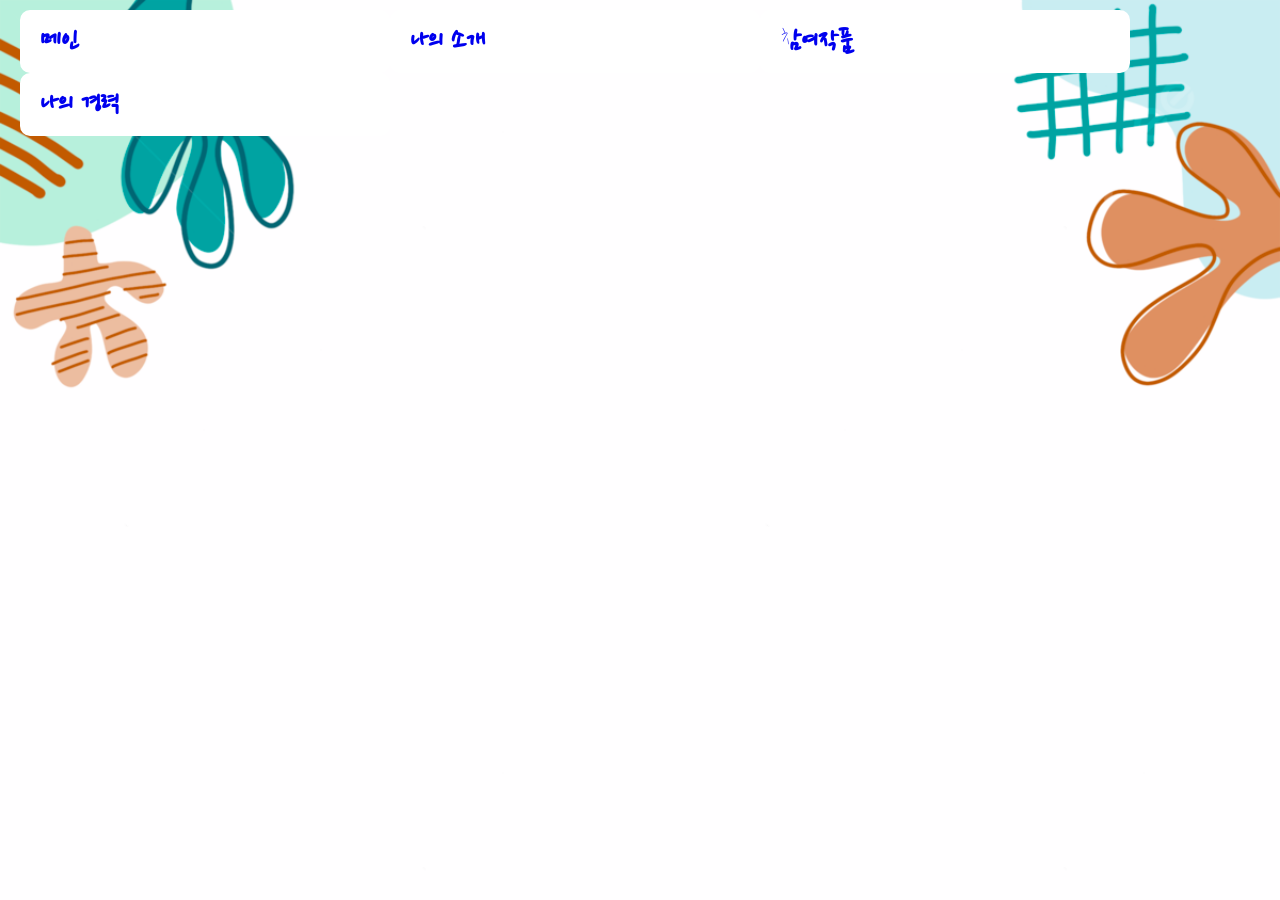
==== index.html @ 3b3e697b "Add files via upload" ====
<!doctype html><html lang="en"><head><meta charset="utf-8"/><link rel="icon" href="/favicon.ico"/><meta name="viewport" content="width=device-width,initial-scale=1"/><meta name="theme-color" content="#000000"/><meta name="description" content="Web site created using create-react-app"/><link rel="apple-touch-icon" href="/logo192.png"/><link rel="manifest" href="/manifest.json"/><title>React App</title><script defer="defer" src="/static/js/main.31a58536.js"></script><link href="/static/css/main.a6aaf7f0.css" rel="stylesheet"></head><body><noscript>You need to enable JavaScript to run this app.</noscript><div id="root"></div></body></html>
---- static/css/main.a6aaf7f0.css ----
@import url(https://fonts.googleapis.com/css2?family=Song+Myung&display=swap);@import url(https://fonts.googleapis.com/css2?family=Nanum+Gothic:wght@700&display=swap);@import url(https://fonts.googleapis.com/css2?family=Nanum+Pen+Script&display=swap);body{-webkit-font-smoothing:antialiased;-moz-osx-font-smoothing:grayscale;font-family:-apple-system,BlinkMacSystemFont,Segoe UI,Roboto,Oxygen,Ubuntu,Cantarell,Fira Sans,Droid Sans,Helvetica Neue,sans-serif;margin:0}code{font-family:source-code-pro,Menlo,Monaco,Consolas,Courier New,monospace}body{background-attachment:fixed;background-image:url(/static/media/background.3fd6cee209ded2a17541.jpg);background-size:cover;font-family:Nanum Pen Script;font-size:1.5em;font-weight:bolder;line-height:1.5;margin:0 auto;padding:0}header{font-size:2em;margin-bottom:10px}#index,header{text-align:center}#index{font-size:4em;margin-bottom:350px;margin-left:100px;margin-top:300px}.container{display:grid}nav{font-size:1.2em;left:10px;padding:10px;position:fixed;top:0;z-index:1000}main,nav{font-family:Nanum Pen Script}main{font-size:1em;margin-left:20px;margin-top:90px}a:link,a:visited{background-color:#fff;border-color:#000;border-radius:10px;display:inline-block;font-size:1em;padding:10px 20px;text-decoration:none;width:330px}a:active,a:hover,button{background-color:gray;color:#fff}button{cursor:pointer;font-family:Nanum Pen Script;font-size:1.5em;margin-left:30px;margin-top:100px;padding:10px 20px;transition-duration:1s}button:hover{background-color:green;color:#fff}.dropdown{display:inline-block;font-family:Nanum Pen Script;position:relative}.dropdown-content{background-color:#f9f9f9;box-shadow:0 8px 16px 0 rgba(0,0,0,.2);display:none;min-width:160px;position:absolute;z-index:1}.dropdown:hover .dropdown-content{display:block}h2{font-family:Arial,sans-serif;font-size:50px}.selfIntro{align-items:center;background-color:#f8f8f8;border:1px solid #ccc;display:flex;justify-content:space-between;margin:20px;padding:20px}.selfIntro,img{border-radius:8px}img{height:auto;margin-top:10px;max-width:100%}table{border-collapse:collapse;margin-top:20px;width:100%}table,td,th{border:1px solid #ddd}td,th{padding:12px;text-align:left}th{background-color:#f2f2f2}h3{color:blue}.division{margin-left:100px}p{border:7px dashed blue}#selfIntro .image-container{align-items:center;display:flex;justify-content:flex-end}#selfIntro img{border-radius:8px;height:auto;margin-right:30px;width:200px}hr{border:2px solid green;margin:20px 0}.project{height:320px;width:480px}fieldset{font-size:1.5em;margin-left:50px;width:1500px}.contest{height:240px;width:120px}.project-container{text-align:center}.project-slide{display:flex;transition:-webkit-transform .5s ease-in-out;transition:transform .5s ease-in-out;transition:transform .5s ease-in-out,-webkit-transform .5s ease-in-out}.project-content{box-sizing:border-box;flex:0 0 100%}.project{height:auto;max-width:100%}.button-container{margin-top:10px}.button-container button{cursor:pointer;margin:0 10px}li{list-style:none}.project-content img{height:200px;width:auto}
/*# sourceMappingURL=main.a6aaf7f0.css.map*/
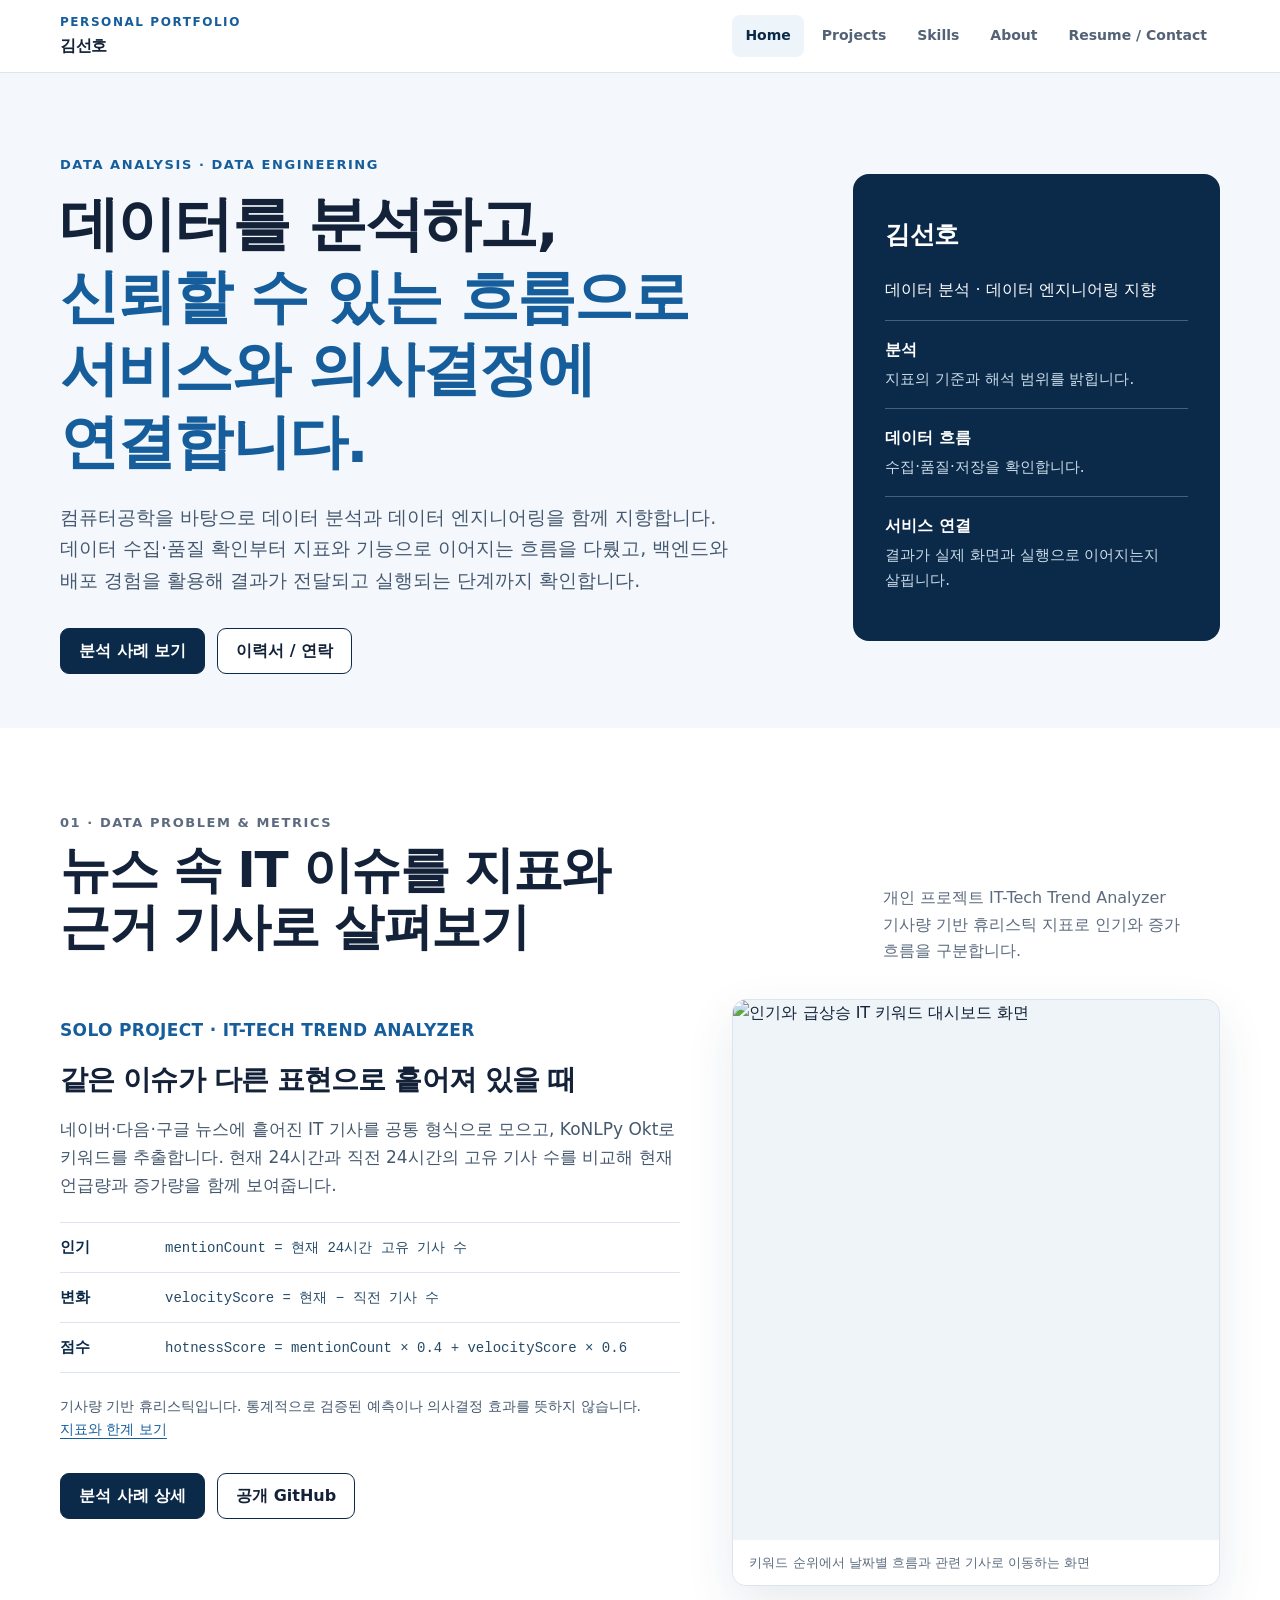
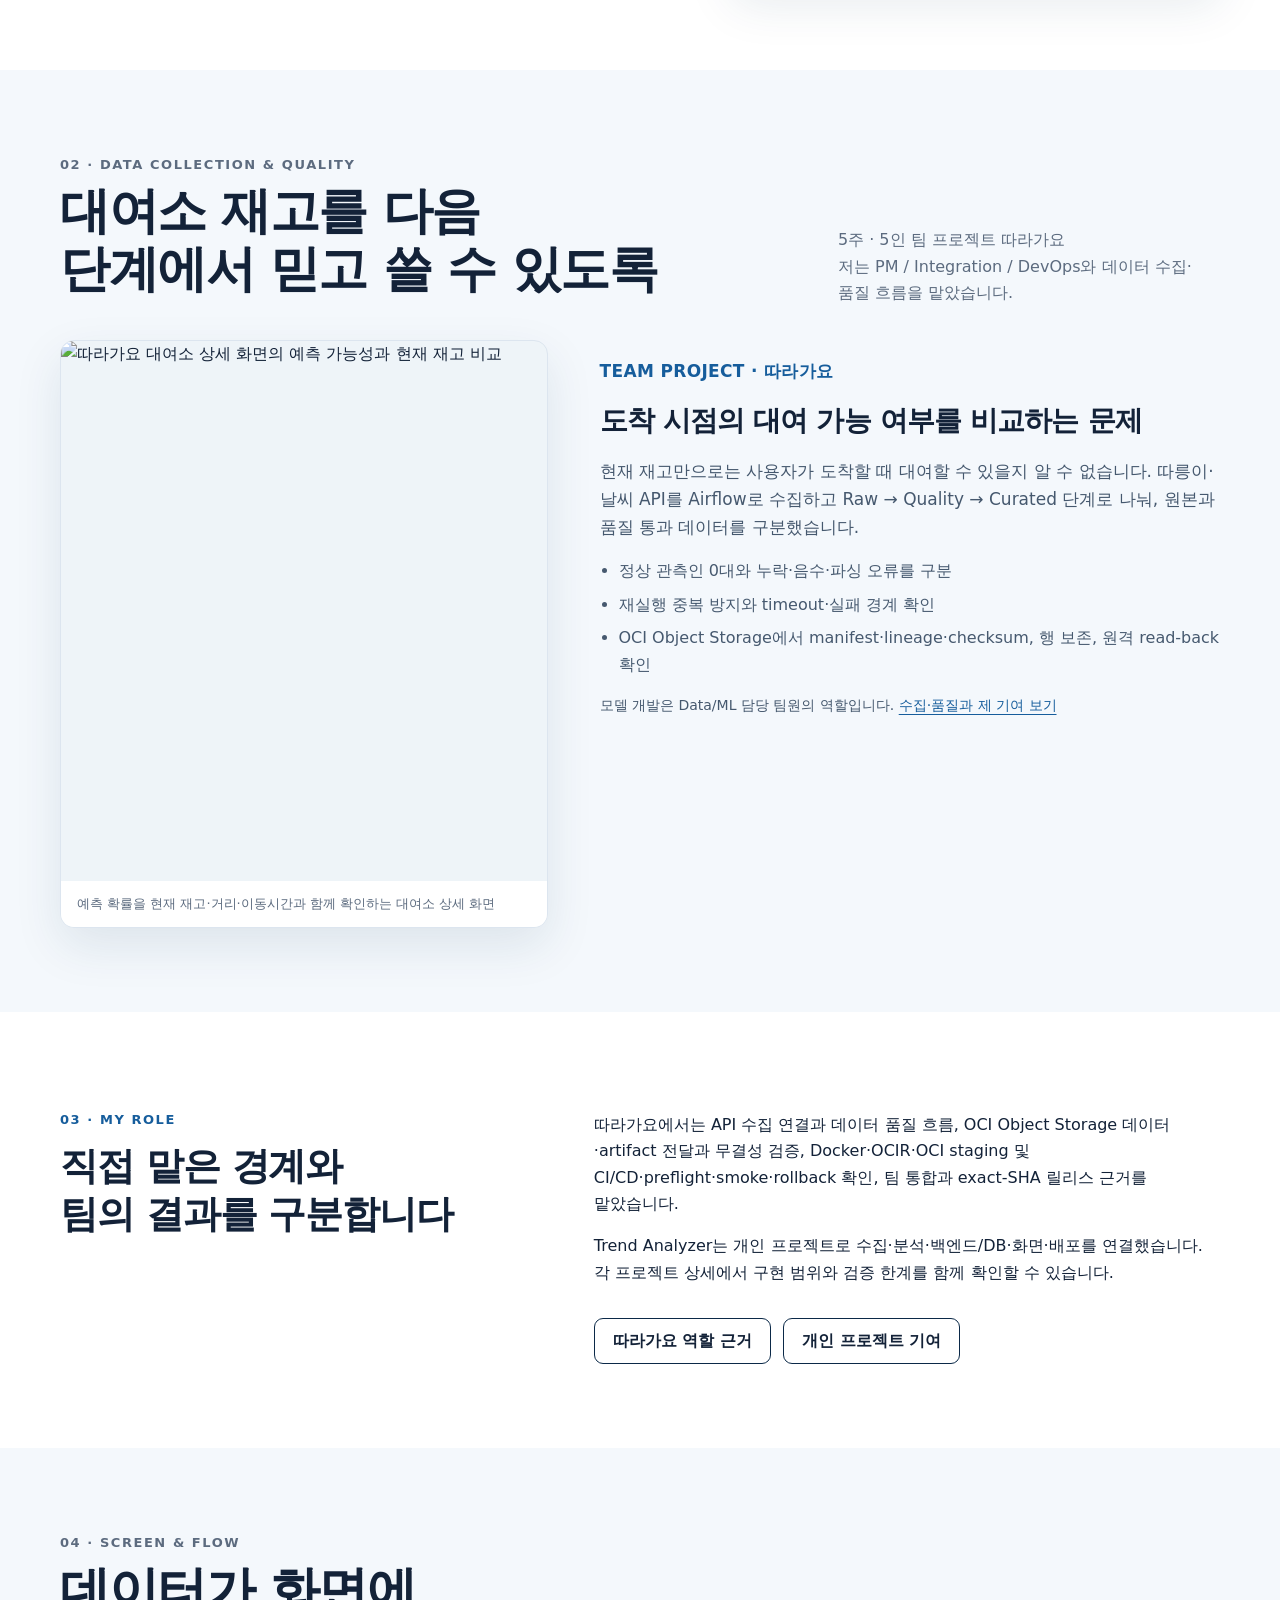
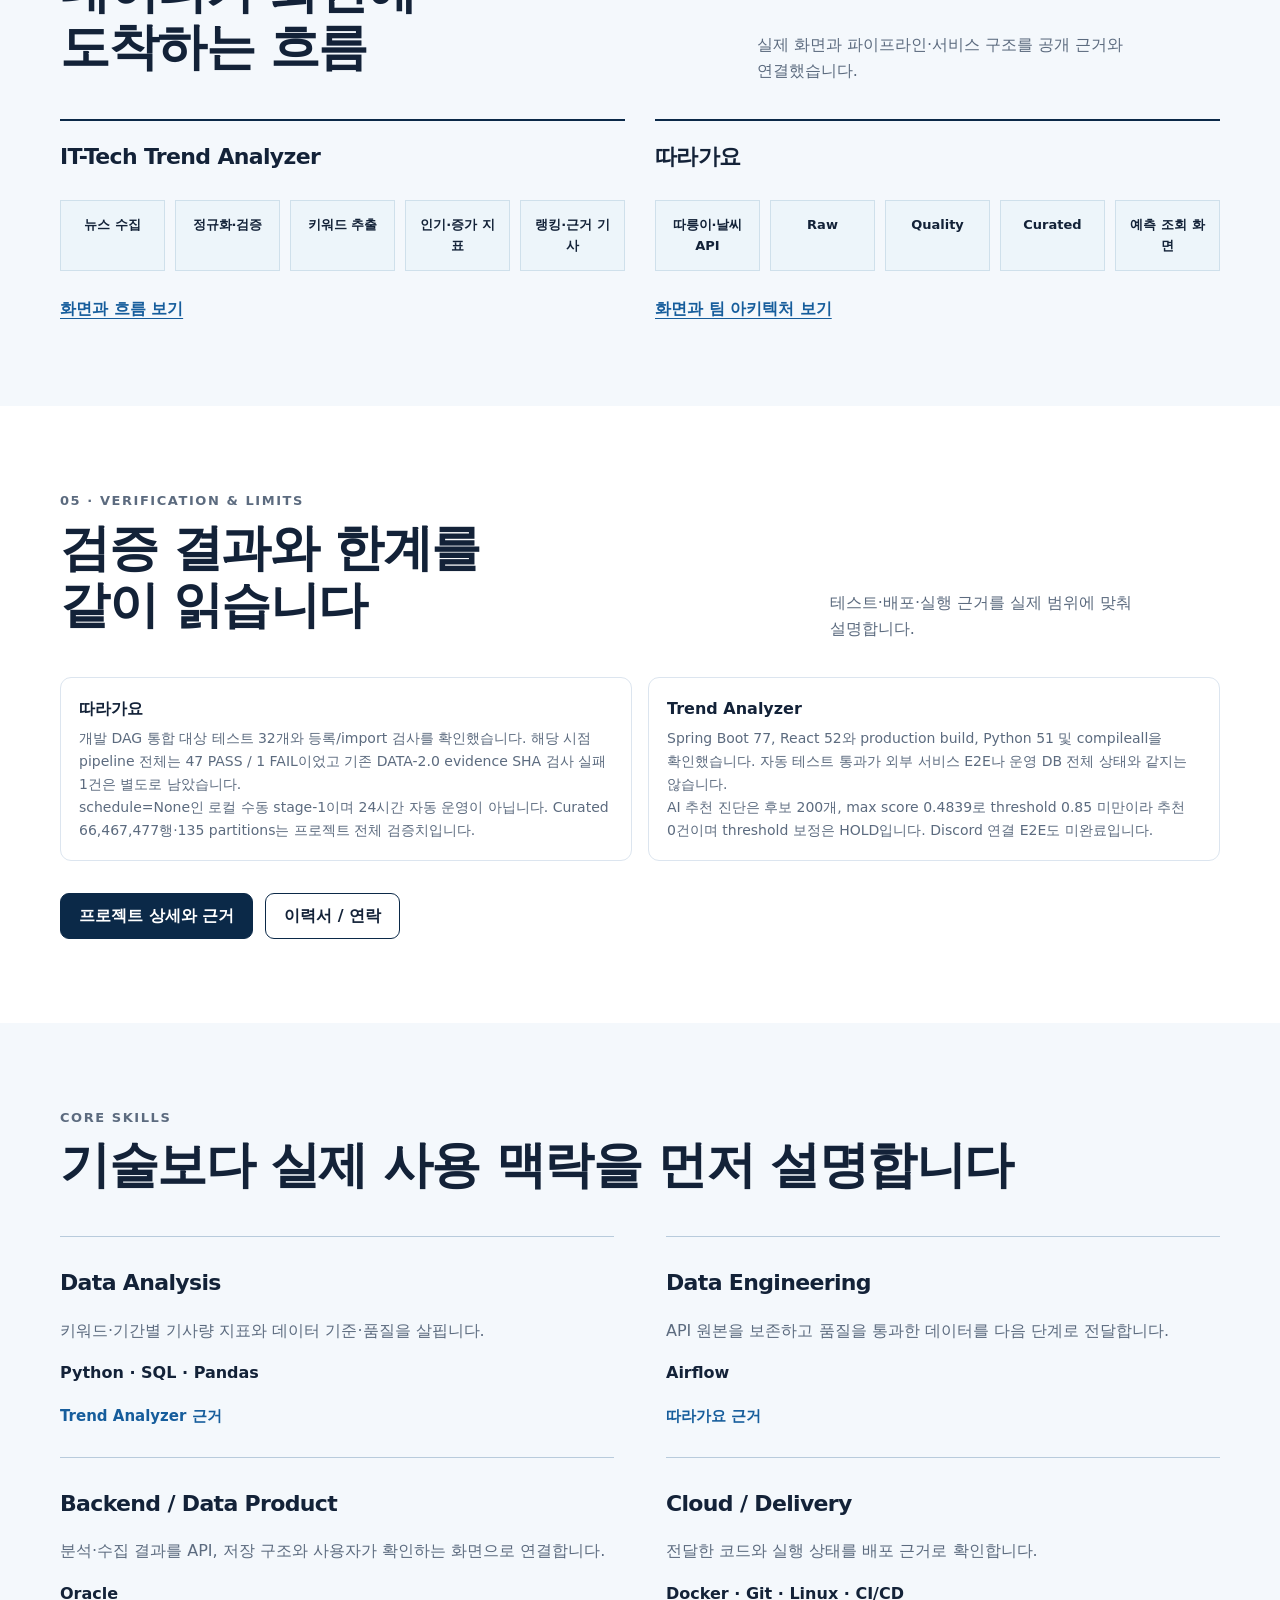
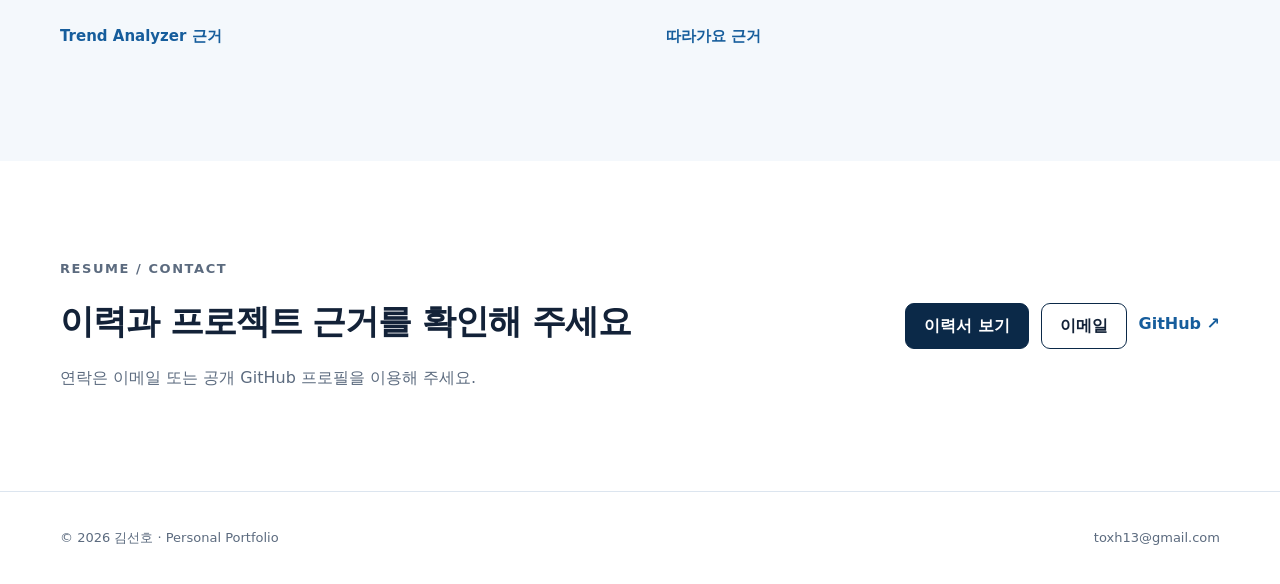
==== commit c8d5ed1b: "Publish current portfolio v13 on GitHub Pages" ====
--- a/index.html
+++ b/index.html
@@ -1 +1,12 @@
-<!doctype html><html lang="en"><head><meta charset="utf-8"/><link rel="icon" href="/favicon.ico"/><meta name="viewport" content="width=device-width,initial-scale=1"/><meta name="theme-color" content="#000000"/><meta name="description" content="Web site created using create-react-app"/><link rel="apple-touch-icon" href="/logo192.png"/><link rel="manifest" href="/manifest.json"/><title>React App</title><script defer="defer" src="/static/js/main.31a58536.js"></script><link href="/static/css/main.a6aaf7f0.css" rel="stylesheet"></head><body><noscript>You need to enable JavaScript to run this app.</noscript><div id="root"></div></body></html>+<!doctype html>
+<html lang="ko"><head><meta charset="utf-8"><meta name="viewport" content="width=device-width,initial-scale=1"><title>김선호 · 데이터 분석 · 데이터 엔지니어링 지향</title><meta name="description" content="데이터를 분석하고 신뢰할 수 있는 흐름으로 서비스와 의사결정에 연결하는 김선호의 포트폴리오"><link rel="icon" type="image/svg+xml" href="/favicon.svg"><link rel="stylesheet" href="/assets/style.css"><link rel="stylesheet" href="/assets/portfolio.css"></head><body><a class="skip" href="#main">본문으로 이동</a><header class="site-header"><nav class="nav wrap" aria-label="주요 메뉴"><a class="brand" href="/"><small>Personal Portfolio</small>김선호</a><button class="menu" aria-label="메뉴 열기" aria-expanded="false" aria-controls="global-menu">Menu</button><div class="nav-links" id="global-menu"><a class="active" aria-current="page" href="/">Home</a><a href="/portfolio/">Projects</a><a href="/#skills">Skills</a><a href="/about/">About</a><a href="/resume/">Resume / Contact</a></div></nav></header>
+<main id="main">
+<section class="hero portfolio-hero"><div class="wrap hero-grid"><div><p class="eyebrow">DATA ANALYSIS · DATA ENGINEERING</p><h1>데이터를 분석하고,<br><span>신뢰할 수 있는 흐름으로<br>서비스와 의사결정에 연결합니다.</span></h1><p class="lead">컴퓨터공학을 바탕으로 데이터 분석과 데이터 엔지니어링을 함께 지향합니다. 데이터 수집·품질 확인부터 지표와 기능으로 이어지는 흐름을 다뤘고, 백엔드와 배포 경험을 활용해 결과가 전달되고 실행되는 단계까지 확인합니다.</p><div class="actions"><a class="button primary" href="#analysis">분석 사례 보기</a><a class="button secondary" href="/resume/">이력서 / 연락</a></div></div><aside class="profile-card"><h2>김선호</h2><p>데이터 분석 · 데이터 엔지니어링 지향</p><ol class="connection-story"><li><strong>분석</strong><span>지표의 기준과 해석 범위를 밝힙니다.</span></li><li><strong>데이터 흐름</strong><span>수집·품질·저장을 확인합니다.</span></li><li><strong>서비스 연결</strong><span>결과가 실제 화면과 실행으로 이어지는지 살핍니다.</span></li></ol></aside></div></section>
+<section class="section" id="analysis"><div class="wrap"><div class="section-title"><div><p class="eyebrow">01 · DATA PROBLEM &amp; METRICS</p><h2>뉴스 속 IT 이슈를 지표와 근거 기사로 살펴보기</h2></div><p>개인 프로젝트 IT-Tech Trend Analyzer<br>기사량 기반 휴리스틱 지표로 인기와 증가 흐름을 구분합니다.</p></div><div class="feature-case"><div><p class="project-kind">SOLO PROJECT · IT-TECH TREND ANALYZER</p><h3>같은 이슈가 다른 표현으로 흩어져 있을 때</h3><p>네이버·다음·구글 뉴스에 흩어진 IT 기사를 공통 형식으로 모으고, KoNLPy Okt로 키워드를 추출합니다. 현재 24시간과 직전 24시간의 고유 기사 수를 비교해 현재 언급량과 증가량을 함께 보여줍니다.</p><div class="metric-formula"><p><strong>인기</strong><code>mentionCount = 현재 24시간 고유 기사 수</code></p><p><strong>변화</strong><code>velocityScore = 현재 − 직전 기사 수</code></p><p><strong>점수</strong><code>hotnessScore = mentionCount × 0.4 + velocityScore × 0.6</code></p></div><p class="source-note">기사량 기반 휴리스틱입니다. 통계적으로 검증된 예측이나 의사결정 효과를 뜻하지 않습니다. <a href="/portfolio/trend-analyzer/#analysis">지표와 한계 보기</a></p><div class="actions"><a class="button primary" href="/portfolio/trend-analyzer/">분석 사례 상세</a><a class="button secondary" href="https://github.com/toxh13/trend-analyzer-portfolio" target="_blank" rel="noreferrer">공개 GitHub</a></div></div><figure class="image-frame"><img src="https://raw.githubusercontent.com/toxh13/trend-analyzer-portfolio/main/docs/images/portfolio-guide-home.png" alt="인기와 급상승 IT 키워드 대시보드 화면" width="960" height="540" loading="lazy"><figcaption>키워드 순위에서 날짜별 흐름과 관련 기사로 이동하는 화면</figcaption></figure></div></div></section>
+<section class="section alt" id="collection"><div class="wrap"><div class="section-title"><div><p class="eyebrow">02 · DATA COLLECTION &amp; QUALITY</p><h2>대여소 재고를 다음 단계에서 믿고 쓸 수 있도록</h2></div><p>5주 · 5인 팀 프로젝트 따라가요<br>저는 PM / Integration / DevOps와 데이터 수집·품질 흐름을 맡았습니다.</p></div><div class="feature-case reverse"><figure class="image-frame"><img src="https://raw.githubusercontent.com/dataAnalyzeProject/ddarung-flow/9310d659cace8e041314208b8473d088e7e182ec/presentation-assets/consumer/notion/06-station-detail.png" alt="따라가요 대여소 상세 화면의 예측 가능성과 현재 재고 비교" width="960" height="540" loading="lazy"><figcaption>예측 확률을 현재 재고·거리·이동시간과 함께 확인하는 대여소 상세 화면</figcaption></figure><div><p class="project-kind">TEAM PROJECT · 따라가요</p><h3>도착 시점의 대여 가능 여부를 비교하는 문제</h3><p>현재 재고만으로는 사용자가 도착할 때 대여할 수 있을지 알 수 없습니다. 따릉이·날씨 API를 Airflow로 수집하고 Raw → Quality → Curated 단계로 나눠, 원본과 품질 통과 데이터를 구분했습니다.</p><ul class="bullets"><li>정상 관측인 0대와 누락·음수·파싱 오류를 구분</li><li>재실행 중복 방지와 timeout·실패 경계 확인</li><li>OCI Object Storage에서 manifest·lineage·checksum, 행 보존, 원격 read-back 확인</li></ul><p class="source-note">모델 개발은 Data/ML 담당 팀원의 역할입니다. <a href="/portfolio/ddarung-flow/#collection">수집·품질과 제 기여 보기</a></p></div></div></div></section>
+<section class="section" id="role"><div class="wrap about-summary"><div><p class="eyebrow">03 · MY ROLE</p><h2>직접 맡은 경계와<br>팀의 결과를 구분합니다</h2></div><div><p>따라가요에서는 API 수집 연결과 데이터 품질 흐름, OCI Object Storage 데이터·artifact 전달과 무결성 검증, Docker·OCIR·OCI staging 및 CI/CD·preflight·smoke·rollback 확인, 팀 통합과 exact-SHA 릴리스 근거를 맡았습니다.</p><p>Trend Analyzer는 개인 프로젝트로 수집·분석·백엔드/DB·화면·배포를 연결했습니다. 각 프로젝트 상세에서 구현 범위와 검증 한계를 함께 확인할 수 있습니다.</p><div class="actions"><a class="button secondary" href="/portfolio/ddarung-flow/#role">따라가요 역할 근거</a><a class="button secondary" href="/portfolio/trend-analyzer/#role">개인 프로젝트 기여</a></div></div></div></section>
+<section class="section alt" id="flow"><div class="wrap"><div class="section-title"><div><p class="eyebrow">04 · SCREEN &amp; FLOW</p><h2>데이터가 화면에 도착하는 흐름</h2></div><p>실제 화면과 파이프라인·서비스 구조를 공개 근거와 연결했습니다.</p></div><div class="flow-projects"><article><h3>IT-Tech Trend Analyzer</h3><div class="flow"><span>뉴스 수집</span><span>정규화·검증</span><span>키워드 추출</span><span>인기·증가 지표</span><span>랭킹·근거 기사</span></div><a href="/portfolio/trend-analyzer/#screens">화면과 흐름 보기</a></article><article><h3>따라가요</h3><div class="flow"><span>따릉이·날씨 API</span><span>Raw</span><span>Quality</span><span>Curated</span><span>예측 조회 화면</span></div><a href="/portfolio/ddarung-flow/#screens">화면과 팀 아키텍처 보기</a></article></div></div></section>
+<section class="section" id="verification"><div class="wrap"><div class="section-title"><div><p class="eyebrow">05 · VERIFICATION &amp; LIMITS</p><h2>검증 결과와 한계를 같이 읽습니다</h2></div><p>테스트·배포·실행 근거를 실제 범위에 맞춰 설명합니다.</p></div><div class="proof-grid"><article class="proof-cell"><strong>따라가요</strong><p>개발 DAG 통합 대상 테스트 32개와 등록/import 검사를 확인했습니다. 해당 시점 pipeline 전체는 47 PASS / 1 FAIL이었고 기존 DATA-2.0 evidence SHA 검사 실패 1건은 별도로 남았습니다.</p><p>schedule=None인 로컬 수동 stage-1이며 24시간 자동 운영이 아닙니다. Curated 66,467,477행·135 partitions는 프로젝트 전체 검증치입니다.</p></article><article class="proof-cell"><strong>Trend Analyzer</strong><p>Spring Boot 77, React 52와 production build, Python 51 및 compileall을 확인했습니다. 자동 테스트 통과가 외부 서비스 E2E나 운영 DB 전체 상태와 같지는 않습니다.</p><p>AI 추천 진단은 후보 200개, max score 0.4839로 threshold 0.85 미만이라 추천 0건이며 threshold 보정은 HOLD입니다. Discord 연결 E2E도 미완료입니다.</p></article></div><div class="actions"><a class="button primary" href="/portfolio/">프로젝트 상세와 근거</a><a class="button secondary" href="/resume/">이력서 / 연락</a></div></div></section>
+<section class="section alt" id="skills"><div class="wrap"><div class="section-title"><div><p class="eyebrow">CORE SKILLS</p><h2>기술보다 실제 사용 맥락을 먼저 설명합니다</h2></div></div><div class="evidence-skills"><article><h3>Data Analysis</h3><p>키워드·기간별 기사량 지표와 데이터 기준·품질을 살핍니다.</p><p class="skill-tools">Python · SQL · Pandas</p><a href="/portfolio/trend-analyzer/#analysis">Trend Analyzer 근거</a></article><article><h3>Data Engineering</h3><p>API 원본을 보존하고 품질을 통과한 데이터를 다음 단계로 전달합니다.</p><p class="skill-tools">Airflow</p><a href="/portfolio/ddarung-flow/#collection">따라가요 근거</a></article><article><h3>Backend / Data Product</h3><p>분석·수집 결과를 API, 저장 구조와 사용자가 확인하는 화면으로 연결합니다.</p><p class="skill-tools">Oracle</p><a href="/portfolio/trend-analyzer/#service">Trend Analyzer 근거</a></article><article><h3>Cloud / Delivery</h3><p>전달한 코드와 실행 상태를 배포 근거로 확인합니다.</p><p class="skill-tools">Docker · Git · Linux · CI/CD</p><a href="/portfolio/ddarung-flow/#verification">따라가요 근거</a></article></div></div></section>
+<section class="section" id="contact"><div class="wrap contact-panel"><div><p class="eyebrow">RESUME / CONTACT</p><h2>이력과 프로젝트 근거를 확인해 주세요</h2><p>연락은 이메일 또는 공개 GitHub 프로필을 이용해 주세요.</p></div><div class="actions"><a class="button primary" href="/resume/">이력서 보기</a><a class="button secondary" href="mailto:toxh13@gmail.com">이메일</a><a class="link-arrow" href="https://github.com/toxh13" target="_blank" rel="noreferrer">GitHub ↗</a></div></div></section>
+</main><footer class="footer"><div class="wrap"><span>© 2026 김선호 · Personal Portfolio</span><a href="mailto:toxh13@gmail.com">toxh13@gmail.com</a></div></footer><script src="/assets/site.js"></script></body></html>
--- a/assets/style.css
+++ b/assets/style.css
@@ -0,0 +1,21 @@
+:root{--ink:#132238;--muted:#5c6b7f;--line:#dce5ef;--paper:#fff;--wash:#f4f8fc;--blue:#165d9c;--blue2:#0d7c87;--navy:#0b2948;--mint:#dff4f2;--shadow:0 18px 48px rgba(22,58,92,.10)}
+*{box-sizing:border-box}html{scroll-behavior:smooth}body{margin:0;color:var(--ink);background:var(--paper);font-family:Pretendard,"Noto Sans KR",Inter,system-ui,-apple-system,sans-serif;line-height:1.65}a{color:inherit;text-decoration:none}img{display:block;max-width:100%}.wrap{width:min(1160px,calc(100% - 48px));margin:auto}.site-header{position:sticky;top:0;z-index:20;background:rgba(255,255,255,.94);border-bottom:1px solid var(--line);backdrop-filter:blur(12px)}.nav{height:72px;display:flex;align-items:center;justify-content:space-between;gap:28px}.brand{font-weight:800;letter-spacing:-.03em}.brand small{display:block;color:var(--blue);font-size:11px;letter-spacing:.13em;text-transform:uppercase}.nav-links{display:flex;align-items:center;gap:5px}.nav-links a{padding:9px 13px;border-radius:8px;color:#536276;font-size:14px;font-weight:650}.nav-links a:hover,.nav-links a.active{color:var(--navy);background:#edf4fa}.menu{display:none;border:1px solid var(--line);background:#fff;padding:8px 11px;border-radius:8px}.eyebrow{color:var(--blue);font-size:13px;font-weight:800;letter-spacing:.12em;text-transform:uppercase}.hero{padding:92px 0 64px;background:linear-gradient(180deg,#f7fbff 0%,#fff 78%)}.hero-grid{display:grid;grid-template-columns:minmax(0,1.35fr) minmax(320px,.65fr);gap:68px;align-items:center}.hero h1{font-size:clamp(42px,5.6vw,72px);line-height:1.13;letter-spacing:-.055em;margin:15px 0 24px}.hero h1 span{color:var(--blue)}.lead{font-size:20px;color:#465970;max-width:710px}.actions{display:flex;gap:12px;flex-wrap:wrap;margin-top:32px}.button{display:inline-flex;align-items:center;justify-content:center;gap:8px;min-height:46px;padding:0 18px;border-radius:9px;font-weight:750;border:1px solid var(--navy);transition:.18s}.button.primary{background:var(--navy);color:#fff}.button.secondary{background:#fff}.button:hover{transform:translateY(-1px);box-shadow:0 7px 18px rgba(13,44,74,.12)}.profile-card{background:var(--navy);color:#fff;padding:32px;border-radius:18px;box-shadow:var(--shadow);position:relative;overflow:hidden}.profile-card:after{content:"";position:absolute;right:-30px;bottom:-45px;width:155px;height:155px;border:25px solid rgba(109,222,211,.14);border-radius:50%}.profile-card h2{font-size:25px;margin:8px 0 22px}.fact{display:grid;grid-template-columns:75px 1fr;gap:12px;padding:13px 0;border-top:1px solid rgba(255,255,255,.15);font-size:14px}.fact span:first-child{color:#9ec9da}.section{padding:84px 0}.section.alt{background:var(--wash)}.section-title{display:flex;justify-content:space-between;align-items:end;gap:32px;margin-bottom:34px}.section-title h2,.page-title h1{font-size:clamp(32px,4.1vw,50px);letter-spacing:-.045em;line-height:1.15;margin:8px 0}.section-title p{max-width:540px;color:var(--muted);margin:0}.facts-grid{display:grid;grid-template-columns:repeat(4,1fr);gap:16px}.metric{border-top:3px solid var(--blue);padding:22px;background:#fff;border-left:1px solid var(--line);border-right:1px solid var(--line);border-bottom:1px solid var(--line)}.metric strong{display:block;font-size:26px;letter-spacing:-.04em}.metric span{color:var(--muted);font-size:14px}.skills{display:grid;grid-template-columns:repeat(3,1fr);gap:18px}.skill{padding:25px;border:1px solid var(--line);border-radius:14px;background:#fff}.skill .num{font-family:ui-monospace,monospace;color:var(--blue);font-size:13px}.skill h3{margin:9px 0 7px}.skill p{margin:0;color:var(--muted);font-size:15px}.projects{display:grid;grid-template-columns:1fr 1fr;gap:24px}.project-card{border:1px solid var(--line);border-radius:18px;overflow:hidden;background:#fff;box-shadow:0 8px 28px rgba(18,55,89,.07)}.project-visual{aspect-ratio:16/9;background:#e8f0f7;overflow:hidden}.project-visual img{width:100%;height:100%;object-fit:cover;object-position:top}.project-body{padding:28px}.tag-row{display:flex;flex-wrap:wrap;gap:7px;margin:16px 0}.tag{font-size:12px;font-weight:750;color:#285070;background:#edf5fb;padding:5px 9px;border-radius:5px}.project-body h3{font-size:25px;letter-spacing:-.03em;margin:7px 0}.project-body p{color:var(--muted)}.meta{font-size:13px;color:var(--blue);font-weight:750}.link-arrow{display:inline-block;margin-top:8px;font-weight:800;color:var(--blue)}.cta{background:var(--navy);color:#fff;border-radius:22px;padding:50px;display:flex;align-items:center;justify-content:space-between;gap:30px}.cta h2{font-size:34px;margin:0 0 8px;letter-spacing:-.04em}.cta p{color:#b9ccdc;margin:0}.page-hero{padding:76px 0 46px;background:var(--wash);border-bottom:1px solid var(--line)}.page-title{max-width:810px}.page-title p{font-size:19px;color:var(--muted)}.resume-layout{display:grid;grid-template-columns:250px 1fr;gap:64px}.side-index{position:sticky;top:100px;align-self:start;border-left:1px solid var(--line);padding-left:18px}.side-index a{display:block;color:var(--muted);font-size:14px;padding:6px 0}.content-section{padding:0 0 52px;margin-bottom:52px;border-bottom:1px solid var(--line)}.content-section:last-child{border:0}.content-section h2{font-size:29px;letter-spacing:-.035em}.content-section h3{font-size:20px;margin:28px 0 8px}.content-section p{color:#485a70}.two-col{display:grid;grid-template-columns:1fr 1fr;gap:18px}.info-card{border:1px solid var(--line);padding:22px;border-radius:12px}.info-card h3{margin:0 0 9px}.timeline{border-left:2px solid #b8d8e5;padding-left:25px}.timeline-item{position:relative;margin-bottom:30px}.timeline-item:before{content:"";position:absolute;left:-31px;top:8px;width:10px;height:10px;background:var(--blue);border-radius:50%;border:3px solid #fff}.timeline-item .date{color:var(--blue);font-size:13px;font-weight:800}.bullets{padding-left:19px}.bullets li{margin:7px 0;color:#46596f}.statement{font-size:24px;line-height:1.5;font-weight:650;letter-spacing:-.025em;border-left:4px solid var(--blue);padding:8px 0 8px 24px}.story{display:grid;grid-template-columns:170px 1fr;gap:38px;padding:45px 0;border-bottom:1px solid var(--line)}.story h2{margin:0;font-size:23px}.story p{margin-top:0}.case-head{padding:72px 0 48px;background:#0c2d4e;color:#fff}.case-head .eyebrow{color:#71d1d0}.case-head h1{font-size:clamp(40px,5vw,62px);line-height:1.1;letter-spacing:-.045em;margin:12px 0}.case-head p{font-size:19px;color:#c6d8e6;max-width:820px}.case-nav{border-bottom:1px solid var(--line);position:sticky;top:72px;background:#fff;z-index:10;overflow:auto}.case-nav .wrap{display:flex;gap:4px}.case-nav a{white-space:nowrap;padding:15px 12px;font-size:13px;font-weight:750;color:var(--muted)}.case-section{padding:68px 0;border-bottom:1px solid var(--line)}.case-grid{display:grid;grid-template-columns:260px 1fr;gap:64px}.case-grid h2{font-size:29px;margin:0;letter-spacing:-.035em}.case-copy h3{margin-top:0}.case-copy p{color:#45586e}.image-frame{border:1px solid var(--line);border-radius:14px;overflow:hidden;background:#eef4f8;margin:28px 0;box-shadow:var(--shadow)}.image-frame img{width:100%}.image-frame figcaption{background:#fff;padding:12px 16px;color:var(--muted);font-size:13px}.flow{display:grid;grid-template-columns:repeat(5,1fr);gap:10px;margin:25px 0}.flow span{padding:13px 10px;text-align:center;background:#edf5fa;border:1px solid #cfe0eb;font-size:13px;font-weight:750;position:relative}.result-grid{display:grid;grid-template-columns:repeat(3,1fr);gap:16px}.result{background:var(--mint);padding:22px;border-radius:12px}.result strong{font-size:22px;display:block}.notice{background:#eef6fb;border-left:4px solid var(--blue);padding:18px 20px;margin:22px 0}.warning{background:#fff7e8;border-left-color:#c68116}.footer{padding:35px 0;border-top:1px solid var(--line);color:var(--muted);font-size:13px}.footer .wrap{display:flex;justify-content:space-between;gap:20px}.skip{position:absolute;left:-9999px}.skip:focus{left:12px;top:12px;background:#fff;padding:10px;z-index:99}
+@media(max-width:850px){.wrap{width:min(100% - 30px,700px)}.nav{height:64px}.menu{display:block}.nav-links{display:none;position:absolute;top:64px;left:0;right:0;background:#fff;border-bottom:1px solid var(--line);padding:12px 15px}.nav-links.open{display:grid}.hero{padding:60px 0 42px}.hero-grid,.resume-layout,.case-grid,.story{grid-template-columns:1fr;gap:28px}.side-index{display:none}.facts-grid{grid-template-columns:1fr 1fr}.skills,.projects,.result-grid,.two-col{grid-template-columns:1fr}.flow{grid-template-columns:1fr 1fr}.section{padding:62px 0}.section-title,.cta,.footer .wrap{align-items:flex-start;flex-direction:column}.cta{padding:32px}.case-nav{top:64px}}
+@media(max-width:480px){.hero h1{font-size:39px}.lead{font-size:17px}.facts-grid{grid-template-columns:1fr}.profile-card{padding:25px}.page-hero{padding:52px 0 32px}.case-head{padding:52px 0 38px}.case-section{padding:50px 0}.flow{grid-template-columns:1fr}.section-title h2,.page-title h1{font-size:34px}}
+
+.proof-strip{background:#fff;border:1px solid var(--line);border-radius:16px;padding:24px 26px;box-shadow:0 10px 28px rgba(18,55,89,.06)}
+.proof-strip-head{display:flex;align-items:end;justify-content:space-between;gap:24px;margin-bottom:19px}
+.proof-strip-head h3{font-size:22px;letter-spacing:-.03em;margin:3px 0 0}.proof-strip-head p{max-width:510px;margin:0;color:var(--muted);font-size:14px}
+.delivery-flow{display:flex;align-items:stretch;gap:8px}.delivery-step{flex:1;min-width:0;display:flex;align-items:center;justify-content:center;text-align:center;background:#edf5fa;border:1px solid #cfe0eb;border-radius:8px;padding:13px 8px;font-size:13px;font-weight:800;color:#254a67}.delivery-arrow{align-self:center;color:#4e7899;font-weight:900}
+.proof-grid{display:grid;grid-template-columns:1fr 1fr;gap:16px;margin-top:20px}.proof-cell{border:1px solid var(--line);border-radius:11px;padding:18px;background:#fff}.proof-cell strong{display:block;margin-bottom:5px}.proof-cell p{margin:0;color:var(--muted);font-size:14px}
+.capability-list{display:grid;gap:9px;margin:18px 0}.capability-row{display:grid;grid-template-columns:145px 1fr;gap:15px;border-top:1px solid var(--line);padding-top:11px;font-size:14px}.capability-row strong{color:var(--navy)}.capability-row span{color:var(--muted)}
+.state-ladder{display:grid;grid-template-columns:repeat(4,1fr);gap:8px;margin-top:20px}.state-ladder span{background:#f4f8fc;border:1px solid var(--line);border-top:3px solid var(--blue2);border-radius:7px;padding:13px 9px;text-align:center;font-size:13px;font-weight:800}
+@media(max-width:850px){.proof-strip-head{align-items:flex-start;flex-direction:column}.delivery-flow{display:grid;grid-template-columns:1fr}.delivery-arrow{transform:rotate(90deg);justify-self:center;height:12px;line-height:12px}.proof-grid,.state-ladder{grid-template-columns:1fr 1fr}.capability-row{grid-template-columns:1fr;gap:3px}}
+@media(max-width:480px){.proof-grid,.state-ladder{grid-template-columns:1fr}.proof-strip{padding:20px}}
+.secondary-label{display:inline-flex;margin-top:10px;padding:7px 11px;border-radius:999px;background:#edf5fb;color:#41627d;font-size:12px;font-weight:750;letter-spacing:.02em}.facts-grid.six,.skills.six{grid-template-columns:repeat(3,1fr)}.skills.four{grid-template-columns:repeat(4,1fr)}.skill.secondary,.skill-row.secondary{background:#f8fafc}.skill-stack{display:grid;gap:10px}.skill-row{display:grid;grid-template-columns:46px 1fr;gap:18px;align-items:start;border:1px solid var(--line);border-radius:12px;padding:18px 20px}.skill-row b{color:var(--blue);font:700 13px ui-monospace,monospace}.skill-row h3{margin:0 0 3px}.skill-row p{margin:0;color:var(--muted);font-size:14px}.section.compact{padding:42px 0}.pipeline-map{display:grid;grid-template-columns:repeat(7,1fr);gap:8px;margin-top:18px}.pipeline-map span{position:relative;padding:14px 9px;border:1px solid #cfe0eb;background:#fff;color:#254a67;text-align:center;font-size:12px;font-weight:800;border-radius:8px}.pipeline-map span:not(:last-child):after{content:"→";position:absolute;right:-9px;color:#4e7899;z-index:2}.compact-map{grid-template-columns:repeat(5,1fr);margin:24px 0}.priority-list{counter-reset:item;display:grid;grid-template-columns:1fr 1fr;gap:10px;margin:0;padding:0;list-style:none}.priority-list li{counter-increment:item;border:1px solid var(--line);border-radius:9px;padding:13px 14px;background:#fff;font-weight:700}.priority-list li:before{content:counter(item,decimal-leading-zero);color:var(--blue);font:700 12px ui-monospace,monospace;margin-right:10px}.engineering-summary{background:var(--wash)}.db-flow{max-width:620px}.document-grid{display:grid;grid-template-columns:repeat(4,1fr);gap:14px}.document-card{display:flex;flex-direction:column;min-height:150px;padding:22px;border:1px solid var(--line);border-radius:14px;background:#fff;transition:.18s}.document-card:hover{transform:translateY(-2px);box-shadow:0 10px 24px rgba(18,55,89,.08);border-color:#b9cfdf}.document-card span{color:var(--blue);font:700 12px ui-monospace,monospace}.document-card strong{font-size:20px;margin:18px 0 4px}.document-card small{color:var(--muted);font-size:13px}
+@media(max-width:850px){.facts-grid.six,.skills.six,.skills.four,.document-grid{grid-template-columns:1fr 1fr}.pipeline-map,.compact-map{grid-template-columns:1fr 1fr}.pipeline-map span:not(:last-child):after{display:none}.priority-list{grid-template-columns:1fr}}
+@media(max-width:480px){.facts-grid.six,.skills.six,.skills.four,.document-grid,.pipeline-map,.compact-map{grid-template-columns:1fr}.skill-row{grid-template-columns:36px 1fr;padding:16px}.secondary-label{border-radius:8px}}
+.capability-chips{display:flex;flex-wrap:wrap;gap:8px;margin-top:20px}.capability-chips span{padding:8px 12px;border:1px solid #c7dbe9;border-radius:999px;background:#fff;color:#285070;font-size:13px;font-weight:800}.pipeline-map.six-map{grid-template-columns:repeat(6,1fr)}
+.skill{min-width:0}.skill p{overflow-wrap:anywhere}
+@media(max-width:850px){.pipeline-map.six-map{grid-template-columns:repeat(2,1fr)}}
+@media(max-width:480px){.capability-chips{display:grid;grid-template-columns:1fr 1fr}.capability-chips span{text-align:center;border-radius:8px}.pipeline-map.six-map{grid-template-columns:1fr}}
--- a/assets/portfolio.css
+++ b/assets/portfolio.css
@@ -0,0 +1,111 @@
+/* Portfolio refinement: incumbent navy / blue, open reading surfaces. */
+:root{--focus:#167c91}
+html{scroll-padding-top:150px;scrollbar-color:#87a5bd var(--wash)}
+::selection{background:#c5e5f3;color:var(--navy)}
+a:focus-visible,button:focus-visible,summary:focus-visible{outline:3px solid var(--focus);outline-offset:4px}
+h1,h2,h3{word-break:keep-all;overflow-wrap:break-word;text-wrap:balance;letter-spacing:-.03em!important}
+p,li{word-break:keep-all;overflow-wrap:break-word}
+.brand small{font-size:12px}
+.portfolio-hero{padding-top:68px;padding-bottom:54px}
+.portfolio-hero{background:var(--wash)}
+.portfolio-hero h1{font-size:clamp(38px,4.6vw,64px);line-height:1.23;margin-top:0}
+.portfolio-hero .hero-grid{grid-template-columns:minmax(0,1.4fr) minmax(280px,.7fr);gap:60px}
+.portfolio-hero .lead{max-width:36em;font-size:19px}
+.profile-card{box-shadow:none;border-radius:16px}
+.profile-card:after{display:none}
+.connection-story{list-style:none;margin:0;padding:0}
+.connection-story li{padding:16px 0;border-top:1px solid #42617b}
+.connection-story strong,.connection-story span{display:block}
+.connection-story span{font-size:15px;color:#c9dce9;margin-top:4px}
+.project-card{box-shadow:none;border-radius:16px;display:flex;flex-direction:column}
+.project-visual{display:block}.project-body{display:flex;flex-direction:column;flex:1}
+.project-kind{font-size:13px;font-weight:750;color:var(--blue)!important;letter-spacing:.02em}
+.feature-case{display:grid;grid-template-columns:minmax(0,1.12fr) minmax(300px,.88fr);gap:52px;align-items:start}
+.feature-case.reverse{grid-template-columns:minmax(300px,.88fr) minmax(0,1.12fr)}
+.feature-case h3{font-size:28px;line-height:1.35;margin:10px 0 14px}
+.feature-case p{font-size:17px;color:#45586e}
+.feature-case .image-frame{margin:0}
+.feature-case .image-frame img{aspect-ratio:16/10;object-fit:cover;object-position:top}
+.metric-formula{margin:22px 0;border-top:1px solid var(--line)}
+.metric-formula p{display:grid;grid-template-columns:90px 1fr;gap:15px;align-items:baseline;border-bottom:1px solid var(--line);padding:12px 0;margin:0;font-size:15px}
+.metric-formula strong{color:var(--navy)}
+.metric-formula code{font-size:14px;color:#254a67;overflow-wrap:anywhere}
+.flow-projects{display:grid;grid-template-columns:1fr 1fr;gap:30px}
+.flow-projects article{border-top:2px solid var(--navy);padding-top:18px}
+.flow-projects h3{font-size:22px;margin:0 0 14px}
+.flow-projects a{color:var(--blue);font-weight:750;text-decoration:underline;text-underline-offset:4px}
+.feature-case .source-note{font-size:14px!important}
+.project-meta{font-size:15px}.project-body h2,.project-body h3{font-size:29px;margin:7px 0}
+.project-body .link-arrow{margin-top:auto;padding-top:16px}
+.project-index-link{margin-top:24px}
+.evidence-skills{display:grid;grid-template-columns:1fr 1fr;gap:0 52px}
+.evidence-skills article{border-top:1px solid #b8cbdc;padding:28px 0}
+.evidence-skills h3{margin:0;font-size:22px}
+.evidence-skills p{color:var(--muted);font-size:16px}
+.evidence-skills a{color:var(--blue);font-weight:700;font-size:15px}
+.skill-tools{font-weight:650;color:var(--ink)!important}
+.skill-projects{display:flex;flex-wrap:wrap;gap:20px}
+.about-summary{display:grid;grid-template-columns:1fr 1.35fr;gap:70px}
+.about-summary h2{font-size:38px;line-height:1.25;margin-top:0}
+.about-summary p{max-width:65ch}
+.contact-panel{display:flex;justify-content:space-between;gap:36px;align-items:center}
+.contact-panel h2{font-size:34px;margin:0}.contact-panel p{color:var(--muted)}
+.contact-panel .actions{margin:0}
+.case-head{padding:58px 0}
+.case-head h1{font-size:clamp(44px,5vw,66px)}
+.case-head .project-kind{color:#9bdce0!important}
+.case-head .case-hook{font-size:clamp(24px,3vw,34px);font-weight:650;color:#fff;margin:12px 0}
+.case-head .case-summary{font-size:17px;max-width:48em}
+.case-head .button{border-color:#aac4d7;color:#fff}
+.case-head .button.primary{background:#fff;color:var(--navy);border-color:#fff}
+.case-head .button.secondary{background:transparent}
+.case-nav{overflow:visible}
+.case-nav .wrap{flex-wrap:wrap;align-items:center}
+.case-nav a{font-size:14px;padding:12px 10px;white-space:normal}
+.case-grid{grid-template-columns:220px minmax(0,1fr);gap:52px}
+.case-grid>h2{font-size:28px;line-height:1.3}
+.snapshot-grid{display:grid;grid-template-columns:repeat(4,minmax(0,1fr));gap:22px;margin:0}
+.snapshot-grid div{border-top:2px solid var(--blue);padding-top:18px;min-width:0}
+.snapshot-grid dt{font-size:23px;font-weight:750;font-variant-numeric:tabular-nums}
+.snapshot-grid dd{margin:6px 0 0;font-size:14px;color:var(--muted)}
+.source-note{font-size:14px!important;color:var(--muted)}
+.source-note a,.case-copy a:not(.button),.evidence-link{color:var(--blue);text-decoration:underline;text-underline-offset:4px}
+.demo-panel{display:grid;grid-template-columns:1.25fr 1fr;gap:30px;align-items:center}
+.demo-panel figure{margin:0}
+.demo-panel img{border:1px solid var(--line);border-radius:12px}
+.demo-panel h3{font-size:26px}
+.architecture{margin:28px 0}.architecture a{display:block}
+.architecture img{background:#fff;width:100%;border:1px solid var(--line);border-radius:12px}
+.architecture figcaption{font-size:14px;color:var(--muted);margin-top:14px}
+.team-grid{display:grid;grid-template-columns:repeat(5,minmax(0,1fr));gap:14px}
+.team-member{padding:22px 17px;background:var(--wash);border-radius:12px;min-width:0}
+.team-member h3{font-size:20px;margin:0 0 12px}
+.team-member p{font-size:14px;color:var(--muted);margin:0}
+.team-member strong{display:block;font-size:15px;line-height:1.6;margin-bottom:12px;color:var(--navy)}
+.contribution-list{margin-top:30px}
+.contribution{display:grid;grid-template-columns:210px minmax(0,1fr);gap:32px;padding:28px 0;border-top:1px solid var(--line)}
+.contribution h3{font-size:21px;line-height:1.4;margin:0}
+.contribution p{margin:0 0 10px;max-width:70ch}
+.contribution .why{font-size:15px;color:var(--muted)}
+.stack-split{display:grid;grid-template-columns:1fr 1fr;gap:32px}
+.stack-split article{border-top:1px solid var(--line);padding-top:20px}
+.stack-split h3{font-size:23px}
+.stack-split p{font-size:16px}
+.case-story{padding:0 0 8px}
+.case-story h3{font-size:29px;line-height:1.4;margin:0 0 24px}
+.case-story dl{margin:0}
+.case-story dt{font-weight:750;color:var(--blue);margin:24px 0 8px}
+.case-story dd{margin:0;max-width:72ch;color:#45586e}
+.case-story .evidence-links{display:flex;gap:16px;flex-wrap:wrap;margin-top:24px}
+.case-story .evidence-links a{font-size:15px}
+.reading-note{background:var(--wash);padding:22px;border-radius:12px;margin-top:24px;font-size:15px}
+.release-chain{display:flex;flex-wrap:wrap;gap:8px;list-style:none;margin:22px 0;padding:0}
+.release-chain li{padding:9px 12px;border:1px solid var(--line);border-radius:6px;font-size:14px;background:var(--wash)}
+.case-links{display:flex;flex-wrap:wrap;gap:18px}
+.case-nav details{width:100%}.case-nav summary{display:none}
+.case-nav .toc-links{display:flex;flex-wrap:wrap}
+@media(max-width:1000px){.team-grid{grid-template-columns:repeat(3,minmax(0,1fr))}.snapshot-grid{grid-template-columns:1fr 1fr}.portfolio-hero .hero-grid{gap:30px}}
+@media(max-width:850px){html{scroll-padding-top:140px}.portfolio-hero .hero-grid,.about-summary,.case-grid,.demo-panel,.feature-case,.feature-case.reverse,.flow-projects{grid-template-columns:1fr}.portfolio-hero .hero-grid{gap:32px}.portfolio-hero{padding:44px 0}.profile-card{max-width:none}.contact-panel{display:block}.contact-panel .actions{margin-top:24px}.case-grid{gap:26px}.case-nav summary{display:block;cursor:pointer;list-style:none;padding:13px 0;font-size:14px;font-weight:700}.case-nav summary::after{content:" +";float:right}.case-nav details[open] summary::after{content:" −"}.case-nav .toc-links{display:grid;grid-template-columns:1fr 1fr;padding-bottom:12px}.case-nav a{padding:10px 0}.contribution{grid-template-columns:1fr;gap:14px}.case-head{padding:42px 0}.section-title p{max-width:100%}}
+@media(min-width:851px){.case-nav details .toc-links{display:flex!important}.case-nav details:not([open])>.toc-links{display:flex}}
+@media(max-width:480px){.wrap{width:calc(100% - 36px)}.portfolio-hero h1{font-size:37px}.portfolio-hero .lead{font-size:17px}.evidence-skills,.stack-split,.feature-case,.feature-case.reverse,.flow-projects{grid-template-columns:1fr}.feature-case h3{font-size:24px}.metric-formula p{grid-template-columns:1fr;gap:2px}.evidence-skills,.stack-split{grid-template-columns:1fr}.team-grid{grid-template-columns:1fr 1fr}.team-member{padding:18px 14px}.team-member h3{font-size:19px}.snapshot-grid{gap:22px 16px}.snapshot-grid dt{font-size:21px}.case-head .actions{display:grid;grid-template-columns:1fr}.actions .button{min-height:48px}.project-body{padding:23px}.case-story h3{font-size:25px}.about-summary h2{font-size:31px}.brand{flex-shrink:0}.case-section{padding:48px 0}}
+@media(prefers-reduced-motion:reduce){html{scroll-behavior:auto}.button,.document-card{transition:none}.button:hover,.document-card:hover{transform:none}}
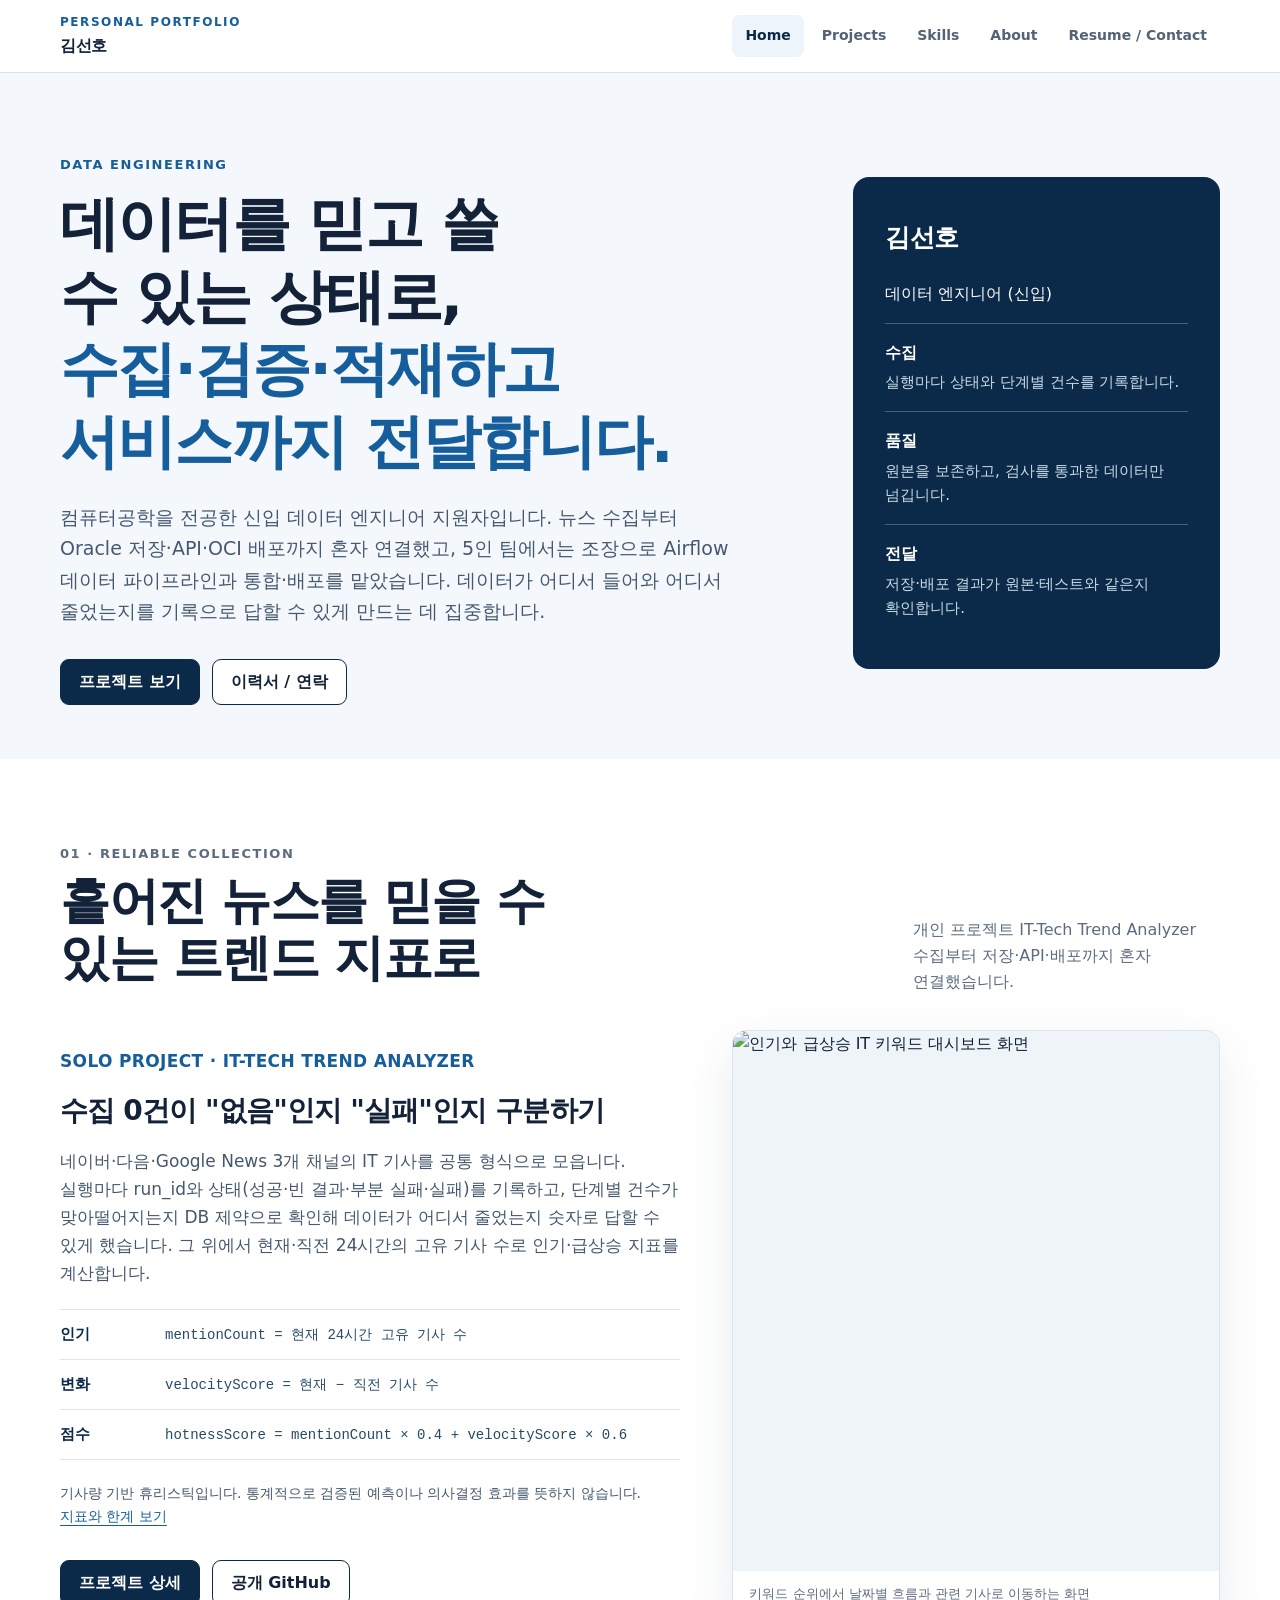
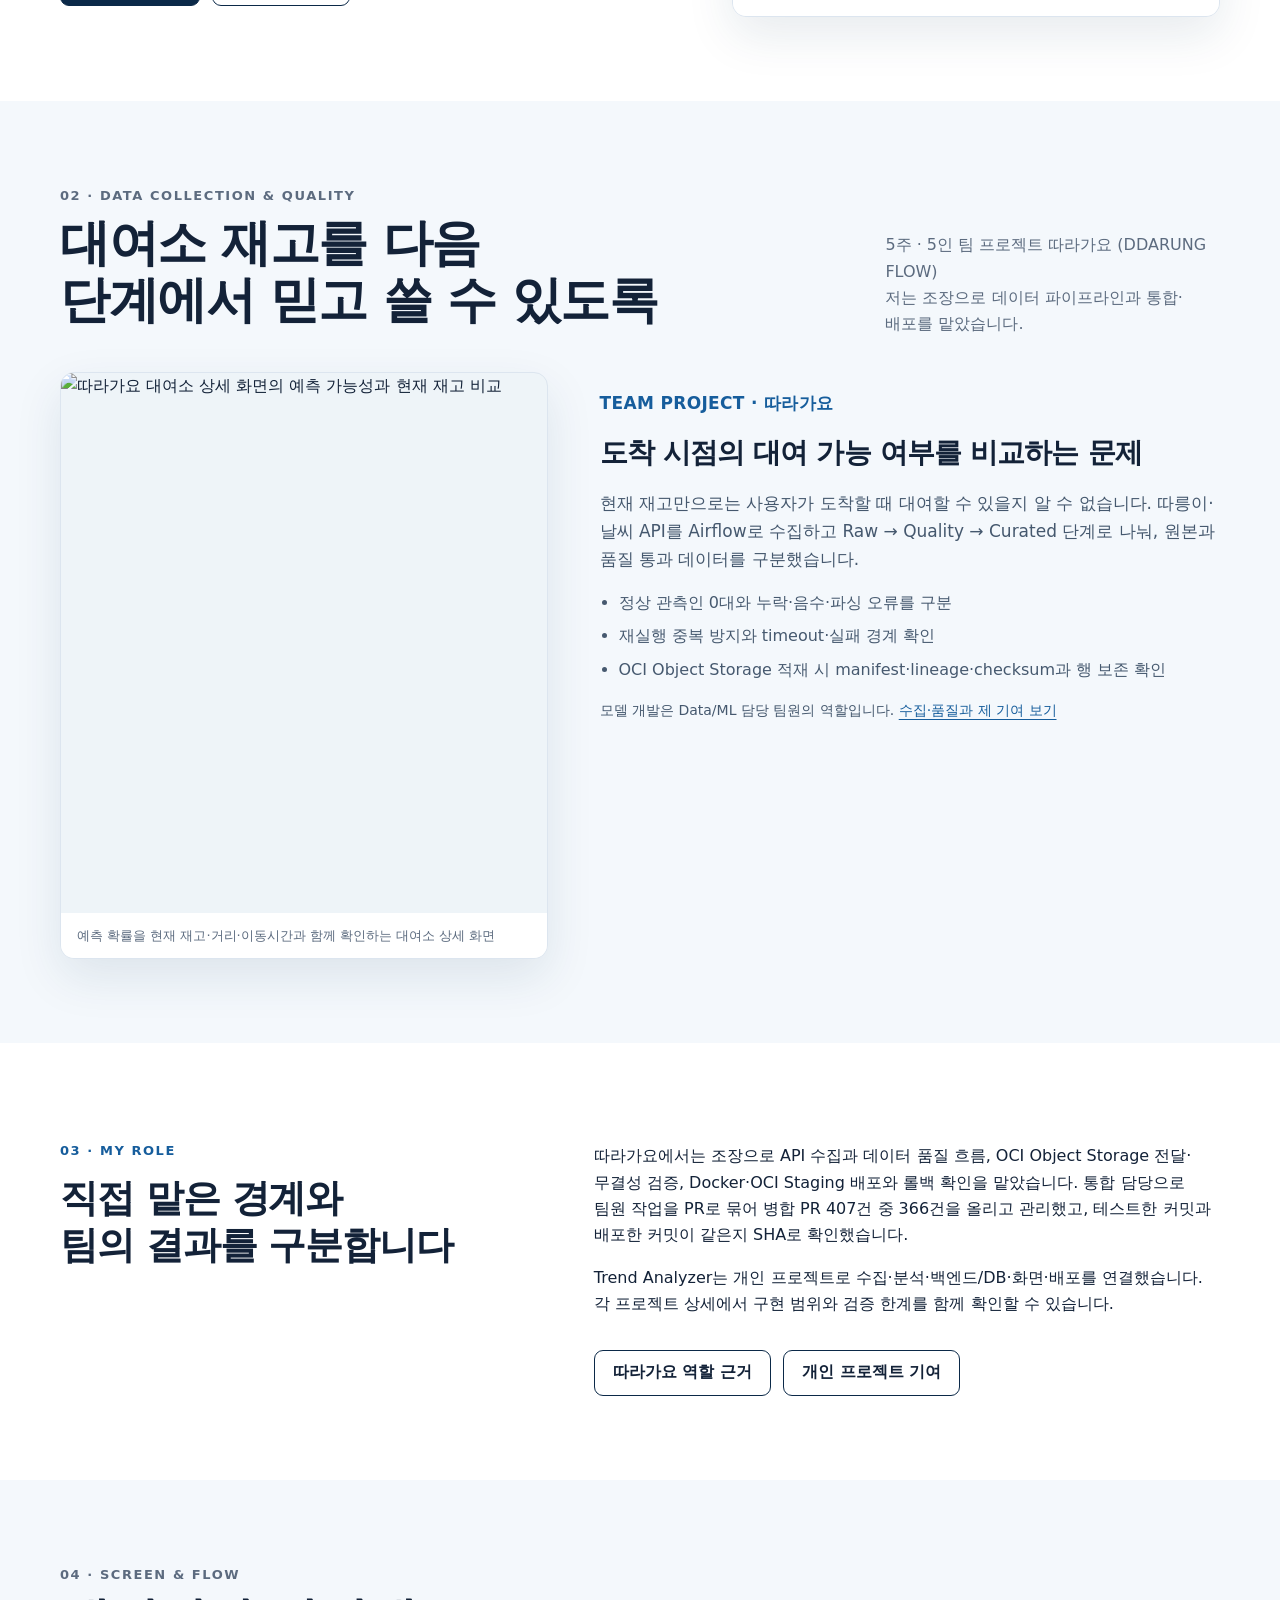
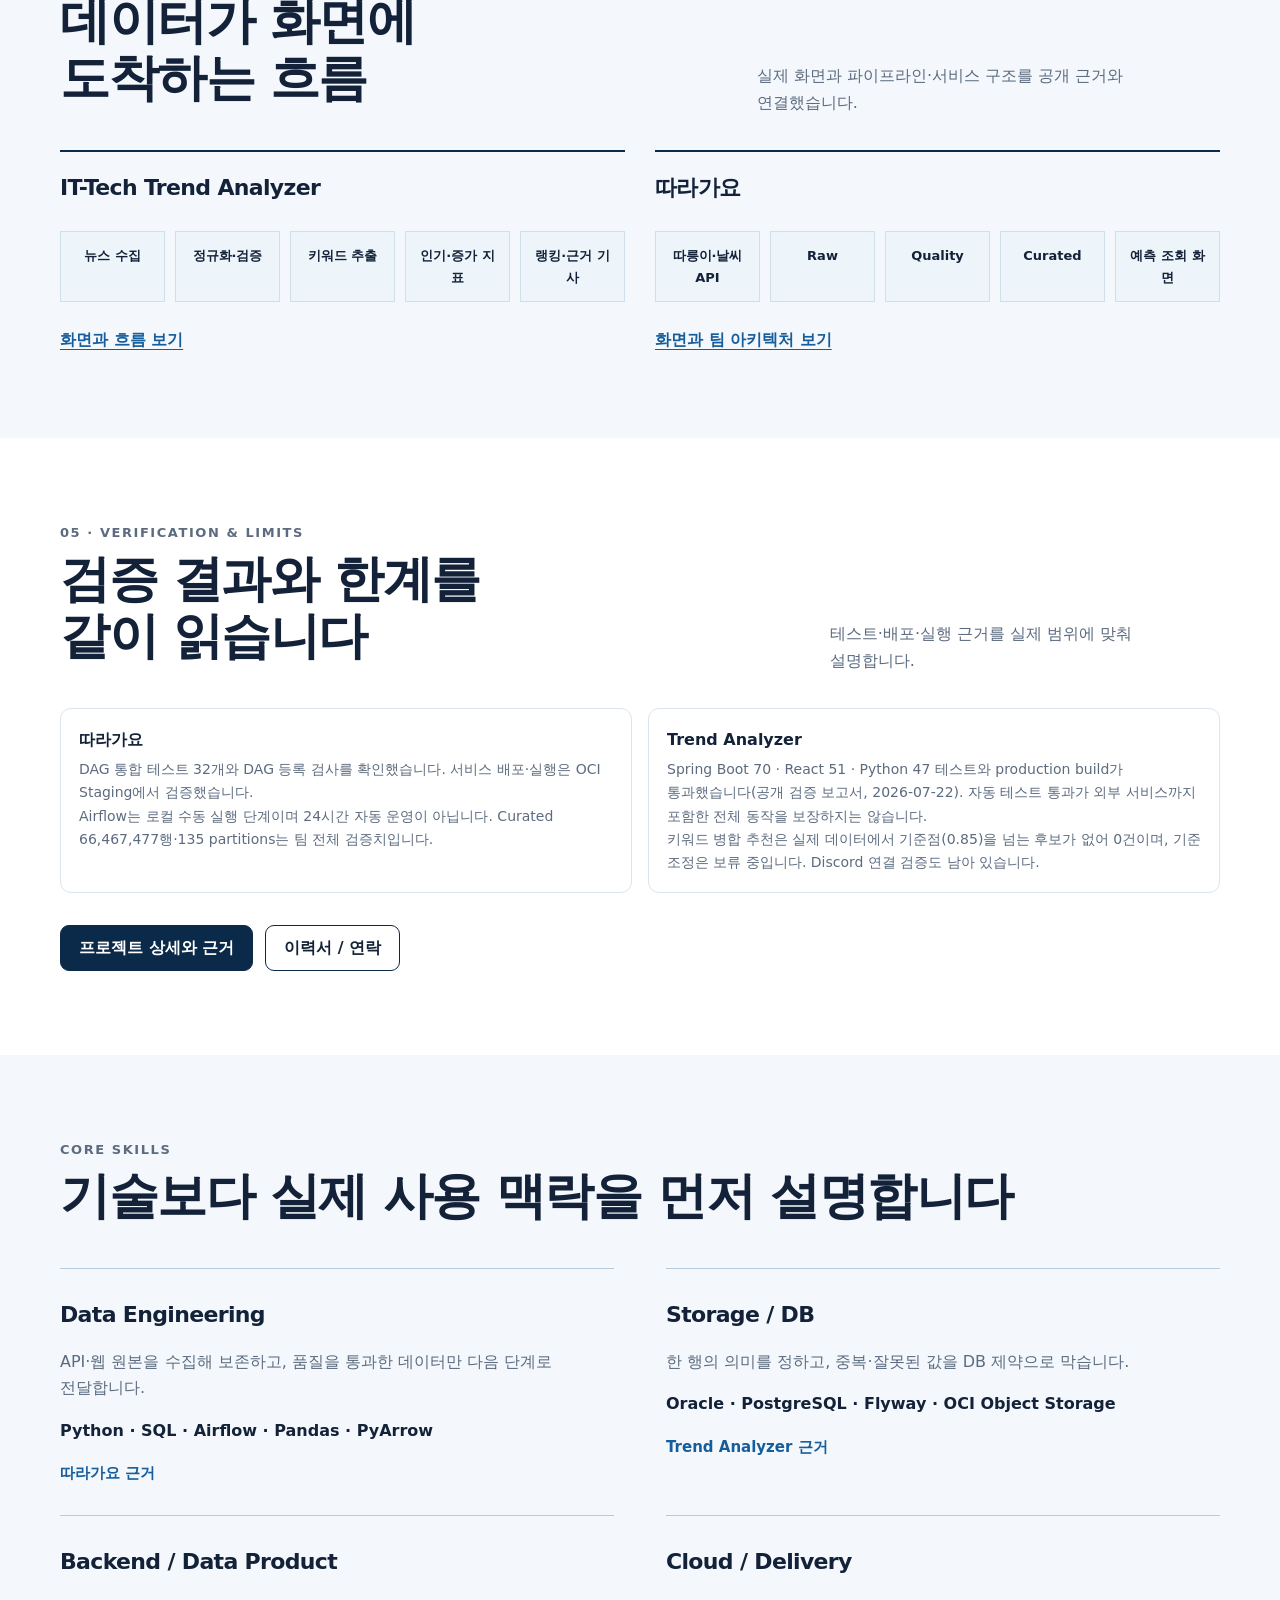
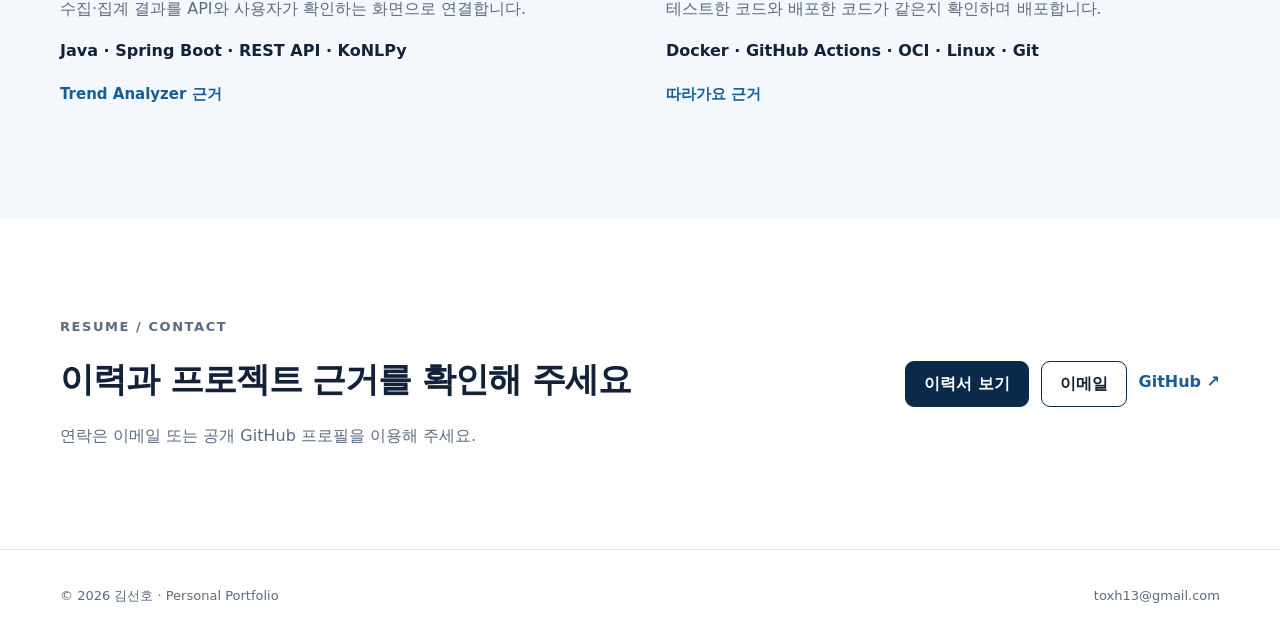
==== commit d0212843: "Refocus portfolio on data engineering and align facts with resume - Retitle pages from data analysis" ====
--- a/index.html
+++ b/index.html
@@ -1,12 +1,12 @@
 <!doctype html>
-<html lang="ko"><head><meta charset="utf-8"><meta name="viewport" content="width=device-width,initial-scale=1"><title>김선호 · 데이터 분석 · 데이터 엔지니어링 지향</title><meta name="description" content="데이터를 분석하고 신뢰할 수 있는 흐름으로 서비스와 의사결정에 연결하는 김선호의 포트폴리오"><link rel="icon" type="image/svg+xml" href="/favicon.svg"><link rel="stylesheet" href="/assets/style.css"><link rel="stylesheet" href="/assets/portfolio.css"></head><body><a class="skip" href="#main">본문으로 이동</a><header class="site-header"><nav class="nav wrap" aria-label="주요 메뉴"><a class="brand" href="/"><small>Personal Portfolio</small>김선호</a><button class="menu" aria-label="메뉴 열기" aria-expanded="false" aria-controls="global-menu">Menu</button><div class="nav-links" id="global-menu"><a class="active" aria-current="page" href="/">Home</a><a href="/portfolio/">Projects</a><a href="/#skills">Skills</a><a href="/about/">About</a><a href="/resume/">Resume / Contact</a></div></nav></header>
+<html lang="ko"><head><meta charset="utf-8"><meta name="viewport" content="width=device-width,initial-scale=1"><title>김선호 · 데이터 엔지니어</title><meta name="description" content="데이터를 믿고 쓸 수 있는 상태로 수집·검증·적재하고 서비스까지 전달하는 데이터 엔지니어 김선호의 포트폴리오"><link rel="icon" type="image/svg+xml" href="/favicon.svg"><link rel="stylesheet" href="/assets/style.css"><link rel="stylesheet" href="/assets/portfolio.css"></head><body><a class="skip" href="#main">본문으로 이동</a><header class="site-header"><nav class="nav wrap" aria-label="주요 메뉴"><a class="brand" href="/"><small>Personal Portfolio</small>김선호</a><button class="menu" aria-label="메뉴 열기" aria-expanded="false" aria-controls="global-menu">Menu</button><div class="nav-links" id="global-menu"><a class="active" aria-current="page" href="/">Home</a><a href="/portfolio/">Projects</a><a href="/#skills">Skills</a><a href="/about/">About</a><a href="/resume/">Resume / Contact</a></div></nav></header>
 <main id="main">
-<section class="hero portfolio-hero"><div class="wrap hero-grid"><div><p class="eyebrow">DATA ANALYSIS · DATA ENGINEERING</p><h1>데이터를 분석하고,<br><span>신뢰할 수 있는 흐름으로<br>서비스와 의사결정에 연결합니다.</span></h1><p class="lead">컴퓨터공학을 바탕으로 데이터 분석과 데이터 엔지니어링을 함께 지향합니다. 데이터 수집·품질 확인부터 지표와 기능으로 이어지는 흐름을 다뤘고, 백엔드와 배포 경험을 활용해 결과가 전달되고 실행되는 단계까지 확인합니다.</p><div class="actions"><a class="button primary" href="#analysis">분석 사례 보기</a><a class="button secondary" href="/resume/">이력서 / 연락</a></div></div><aside class="profile-card"><h2>김선호</h2><p>데이터 분석 · 데이터 엔지니어링 지향</p><ol class="connection-story"><li><strong>분석</strong><span>지표의 기준과 해석 범위를 밝힙니다.</span></li><li><strong>데이터 흐름</strong><span>수집·품질·저장을 확인합니다.</span></li><li><strong>서비스 연결</strong><span>결과가 실제 화면과 실행으로 이어지는지 살핍니다.</span></li></ol></aside></div></section>
-<section class="section" id="analysis"><div class="wrap"><div class="section-title"><div><p class="eyebrow">01 · DATA PROBLEM &amp; METRICS</p><h2>뉴스 속 IT 이슈를 지표와 근거 기사로 살펴보기</h2></div><p>개인 프로젝트 IT-Tech Trend Analyzer<br>기사량 기반 휴리스틱 지표로 인기와 증가 흐름을 구분합니다.</p></div><div class="feature-case"><div><p class="project-kind">SOLO PROJECT · IT-TECH TREND ANALYZER</p><h3>같은 이슈가 다른 표현으로 흩어져 있을 때</h3><p>네이버·다음·구글 뉴스에 흩어진 IT 기사를 공통 형식으로 모으고, KoNLPy Okt로 키워드를 추출합니다. 현재 24시간과 직전 24시간의 고유 기사 수를 비교해 현재 언급량과 증가량을 함께 보여줍니다.</p><div class="metric-formula"><p><strong>인기</strong><code>mentionCount = 현재 24시간 고유 기사 수</code></p><p><strong>변화</strong><code>velocityScore = 현재 − 직전 기사 수</code></p><p><strong>점수</strong><code>hotnessScore = mentionCount × 0.4 + velocityScore × 0.6</code></p></div><p class="source-note">기사량 기반 휴리스틱입니다. 통계적으로 검증된 예측이나 의사결정 효과를 뜻하지 않습니다. <a href="/portfolio/trend-analyzer/#analysis">지표와 한계 보기</a></p><div class="actions"><a class="button primary" href="/portfolio/trend-analyzer/">분석 사례 상세</a><a class="button secondary" href="https://github.com/toxh13/trend-analyzer-portfolio" target="_blank" rel="noreferrer">공개 GitHub</a></div></div><figure class="image-frame"><img src="https://raw.githubusercontent.com/toxh13/trend-analyzer-portfolio/main/docs/images/portfolio-guide-home.png" alt="인기와 급상승 IT 키워드 대시보드 화면" width="960" height="540" loading="lazy"><figcaption>키워드 순위에서 날짜별 흐름과 관련 기사로 이동하는 화면</figcaption></figure></div></div></section>
-<section class="section alt" id="collection"><div class="wrap"><div class="section-title"><div><p class="eyebrow">02 · DATA COLLECTION &amp; QUALITY</p><h2>대여소 재고를 다음 단계에서 믿고 쓸 수 있도록</h2></div><p>5주 · 5인 팀 프로젝트 따라가요<br>저는 PM / Integration / DevOps와 데이터 수집·품질 흐름을 맡았습니다.</p></div><div class="feature-case reverse"><figure class="image-frame"><img src="https://raw.githubusercontent.com/dataAnalyzeProject/ddarung-flow/9310d659cace8e041314208b8473d088e7e182ec/presentation-assets/consumer/notion/06-station-detail.png" alt="따라가요 대여소 상세 화면의 예측 가능성과 현재 재고 비교" width="960" height="540" loading="lazy"><figcaption>예측 확률을 현재 재고·거리·이동시간과 함께 확인하는 대여소 상세 화면</figcaption></figure><div><p class="project-kind">TEAM PROJECT · 따라가요</p><h3>도착 시점의 대여 가능 여부를 비교하는 문제</h3><p>현재 재고만으로는 사용자가 도착할 때 대여할 수 있을지 알 수 없습니다. 따릉이·날씨 API를 Airflow로 수집하고 Raw → Quality → Curated 단계로 나눠, 원본과 품질 통과 데이터를 구분했습니다.</p><ul class="bullets"><li>정상 관측인 0대와 누락·음수·파싱 오류를 구분</li><li>재실행 중복 방지와 timeout·실패 경계 확인</li><li>OCI Object Storage에서 manifest·lineage·checksum, 행 보존, 원격 read-back 확인</li></ul><p class="source-note">모델 개발은 Data/ML 담당 팀원의 역할입니다. <a href="/portfolio/ddarung-flow/#collection">수집·품질과 제 기여 보기</a></p></div></div></div></section>
-<section class="section" id="role"><div class="wrap about-summary"><div><p class="eyebrow">03 · MY ROLE</p><h2>직접 맡은 경계와<br>팀의 결과를 구분합니다</h2></div><div><p>따라가요에서는 API 수집 연결과 데이터 품질 흐름, OCI Object Storage 데이터·artifact 전달과 무결성 검증, Docker·OCIR·OCI staging 및 CI/CD·preflight·smoke·rollback 확인, 팀 통합과 exact-SHA 릴리스 근거를 맡았습니다.</p><p>Trend Analyzer는 개인 프로젝트로 수집·분석·백엔드/DB·화면·배포를 연결했습니다. 각 프로젝트 상세에서 구현 범위와 검증 한계를 함께 확인할 수 있습니다.</p><div class="actions"><a class="button secondary" href="/portfolio/ddarung-flow/#role">따라가요 역할 근거</a><a class="button secondary" href="/portfolio/trend-analyzer/#role">개인 프로젝트 기여</a></div></div></div></section>
+<section class="hero portfolio-hero"><div class="wrap hero-grid"><div><p class="eyebrow">DATA ENGINEERING</p><h1>데이터를 믿고 쓸 수 있는 상태로,<br><span>수집·검증·적재하고<br>서비스까지 전달합니다.</span></h1><p class="lead">컴퓨터공학을 전공한 신입 데이터 엔지니어 지원자입니다. 뉴스 수집부터 Oracle 저장·API·OCI 배포까지 혼자 연결했고, 5인 팀에서는 조장으로 Airflow 데이터 파이프라인과 통합·배포를 맡았습니다. 데이터가 어디서 들어와 어디서 줄었는지를 기록으로 답할 수 있게 만드는 데 집중합니다.</p><div class="actions"><a class="button primary" href="#analysis">프로젝트 보기</a><a class="button secondary" href="/resume/">이력서 / 연락</a></div></div><aside class="profile-card"><h2>김선호</h2><p>데이터 엔지니어 (신입)</p><ol class="connection-story"><li><strong>수집</strong><span>실행마다 상태와 단계별 건수를 기록합니다.</span></li><li><strong>품질</strong><span>원본을 보존하고, 검사를 통과한 데이터만 넘깁니다.</span></li><li><strong>전달</strong><span>저장·배포 결과가 원본·테스트와 같은지 확인합니다.</span></li></ol></aside></div></section>
+<section class="section" id="analysis"><div class="wrap"><div class="section-title"><div><p class="eyebrow">01 · RELIABLE COLLECTION</p><h2>흩어진 뉴스를 믿을 수 있는 트렌드 지표로</h2></div><p>개인 프로젝트 IT-Tech Trend Analyzer<br>수집부터 저장·API·배포까지 혼자 연결했습니다.</p></div><div class="feature-case"><div><p class="project-kind">SOLO PROJECT · IT-TECH TREND ANALYZER</p><h3>수집 0건이 "없음"인지 "실패"인지 구분하기</h3><p>네이버·다음·Google News 3개 채널의 IT 기사를 공통 형식으로 모읍니다. 실행마다 run_id와 상태(성공·빈 결과·부분 실패·실패)를 기록하고, 단계별 건수가 맞아떨어지는지 DB 제약으로 확인해 데이터가 어디서 줄었는지 숫자로 답할 수 있게 했습니다. 그 위에서 현재·직전 24시간의 고유 기사 수로 인기·급상승 지표를 계산합니다.</p><div class="metric-formula"><p><strong>인기</strong><code>mentionCount = 현재 24시간 고유 기사 수</code></p><p><strong>변화</strong><code>velocityScore = 현재 − 직전 기사 수</code></p><p><strong>점수</strong><code>hotnessScore = mentionCount × 0.4 + velocityScore × 0.6</code></p></div><p class="source-note">기사량 기반 휴리스틱입니다. 통계적으로 검증된 예측이나 의사결정 효과를 뜻하지 않습니다. <a href="/portfolio/trend-analyzer/#analysis">지표와 한계 보기</a></p><div class="actions"><a class="button primary" href="/portfolio/trend-analyzer/">프로젝트 상세</a><a class="button secondary" href="https://github.com/toxh13/trend-analyzer-portfolio" target="_blank" rel="noreferrer">공개 GitHub</a></div></div><figure class="image-frame"><img src="https://raw.githubusercontent.com/toxh13/trend-analyzer-portfolio/main/docs/images/portfolio-guide-home.png" alt="인기와 급상승 IT 키워드 대시보드 화면" width="960" height="540" loading="lazy"><figcaption>키워드 순위에서 날짜별 흐름과 관련 기사로 이동하는 화면</figcaption></figure></div></div></section>
+<section class="section alt" id="collection"><div class="wrap"><div class="section-title"><div><p class="eyebrow">02 · DATA COLLECTION &amp; QUALITY</p><h2>대여소 재고를 다음 단계에서 믿고 쓸 수 있도록</h2></div><p>5주 · 5인 팀 프로젝트 따라가요 (DDARUNG FLOW)<br>저는 조장으로 데이터 파이프라인과 통합·배포를 맡았습니다.</p></div><div class="feature-case reverse"><figure class="image-frame"><img src="https://raw.githubusercontent.com/dataAnalyzeProject/ddarung-flow/9310d659cace8e041314208b8473d088e7e182ec/presentation-assets/consumer/notion/06-station-detail.png" alt="따라가요 대여소 상세 화면의 예측 가능성과 현재 재고 비교" width="960" height="540" loading="lazy"><figcaption>예측 확률을 현재 재고·거리·이동시간과 함께 확인하는 대여소 상세 화면</figcaption></figure><div><p class="project-kind">TEAM PROJECT · 따라가요</p><h3>도착 시점의 대여 가능 여부를 비교하는 문제</h3><p>현재 재고만으로는 사용자가 도착할 때 대여할 수 있을지 알 수 없습니다. 따릉이·날씨 API를 Airflow로 수집하고 Raw → Quality → Curated 단계로 나눠, 원본과 품질 통과 데이터를 구분했습니다.</p><ul class="bullets"><li>정상 관측인 0대와 누락·음수·파싱 오류를 구분</li><li>재실행 중복 방지와 timeout·실패 경계 확인</li><li>OCI Object Storage 적재 시 manifest·lineage·checksum과 행 보존 확인</li></ul><p class="source-note">모델 개발은 Data/ML 담당 팀원의 역할입니다. <a href="/portfolio/ddarung-flow/#collection">수집·품질과 제 기여 보기</a></p></div></div></div></section>
+<section class="section" id="role"><div class="wrap about-summary"><div><p class="eyebrow">03 · MY ROLE</p><h2>직접 맡은 경계와<br>팀의 결과를 구분합니다</h2></div><div><p>따라가요에서는 조장으로 API 수집과 데이터 품질 흐름, OCI Object Storage 전달·무결성 검증, Docker·OCI Staging 배포와 롤백 확인을 맡았습니다. 통합 담당으로 팀원 작업을 PR로 묶어 병합 PR 407건 중 366건을 올리고 관리했고, 테스트한 커밋과 배포한 커밋이 같은지 SHA로 확인했습니다.</p><p>Trend Analyzer는 개인 프로젝트로 수집·분석·백엔드/DB·화면·배포를 연결했습니다. 각 프로젝트 상세에서 구현 범위와 검증 한계를 함께 확인할 수 있습니다.</p><div class="actions"><a class="button secondary" href="/portfolio/ddarung-flow/#role">따라가요 역할 근거</a><a class="button secondary" href="/portfolio/trend-analyzer/#role">개인 프로젝트 기여</a></div></div></div></section>
 <section class="section alt" id="flow"><div class="wrap"><div class="section-title"><div><p class="eyebrow">04 · SCREEN &amp; FLOW</p><h2>데이터가 화면에 도착하는 흐름</h2></div><p>실제 화면과 파이프라인·서비스 구조를 공개 근거와 연결했습니다.</p></div><div class="flow-projects"><article><h3>IT-Tech Trend Analyzer</h3><div class="flow"><span>뉴스 수집</span><span>정규화·검증</span><span>키워드 추출</span><span>인기·증가 지표</span><span>랭킹·근거 기사</span></div><a href="/portfolio/trend-analyzer/#screens">화면과 흐름 보기</a></article><article><h3>따라가요</h3><div class="flow"><span>따릉이·날씨 API</span><span>Raw</span><span>Quality</span><span>Curated</span><span>예측 조회 화면</span></div><a href="/portfolio/ddarung-flow/#screens">화면과 팀 아키텍처 보기</a></article></div></div></section>
-<section class="section" id="verification"><div class="wrap"><div class="section-title"><div><p class="eyebrow">05 · VERIFICATION &amp; LIMITS</p><h2>검증 결과와 한계를 같이 읽습니다</h2></div><p>테스트·배포·실행 근거를 실제 범위에 맞춰 설명합니다.</p></div><div class="proof-grid"><article class="proof-cell"><strong>따라가요</strong><p>개발 DAG 통합 대상 테스트 32개와 등록/import 검사를 확인했습니다. 해당 시점 pipeline 전체는 47 PASS / 1 FAIL이었고 기존 DATA-2.0 evidence SHA 검사 실패 1건은 별도로 남았습니다.</p><p>schedule=None인 로컬 수동 stage-1이며 24시간 자동 운영이 아닙니다. Curated 66,467,477행·135 partitions는 프로젝트 전체 검증치입니다.</p></article><article class="proof-cell"><strong>Trend Analyzer</strong><p>Spring Boot 77, React 52와 production build, Python 51 및 compileall을 확인했습니다. 자동 테스트 통과가 외부 서비스 E2E나 운영 DB 전체 상태와 같지는 않습니다.</p><p>AI 추천 진단은 후보 200개, max score 0.4839로 threshold 0.85 미만이라 추천 0건이며 threshold 보정은 HOLD입니다. Discord 연결 E2E도 미완료입니다.</p></article></div><div class="actions"><a class="button primary" href="/portfolio/">프로젝트 상세와 근거</a><a class="button secondary" href="/resume/">이력서 / 연락</a></div></div></section>
-<section class="section alt" id="skills"><div class="wrap"><div class="section-title"><div><p class="eyebrow">CORE SKILLS</p><h2>기술보다 실제 사용 맥락을 먼저 설명합니다</h2></div></div><div class="evidence-skills"><article><h3>Data Analysis</h3><p>키워드·기간별 기사량 지표와 데이터 기준·품질을 살핍니다.</p><p class="skill-tools">Python · SQL · Pandas</p><a href="/portfolio/trend-analyzer/#analysis">Trend Analyzer 근거</a></article><article><h3>Data Engineering</h3><p>API 원본을 보존하고 품질을 통과한 데이터를 다음 단계로 전달합니다.</p><p class="skill-tools">Airflow</p><a href="/portfolio/ddarung-flow/#collection">따라가요 근거</a></article><article><h3>Backend / Data Product</h3><p>분석·수집 결과를 API, 저장 구조와 사용자가 확인하는 화면으로 연결합니다.</p><p class="skill-tools">Oracle</p><a href="/portfolio/trend-analyzer/#service">Trend Analyzer 근거</a></article><article><h3>Cloud / Delivery</h3><p>전달한 코드와 실행 상태를 배포 근거로 확인합니다.</p><p class="skill-tools">Docker · Git · Linux · CI/CD</p><a href="/portfolio/ddarung-flow/#verification">따라가요 근거</a></article></div></div></section>
+<section class="section" id="verification"><div class="wrap"><div class="section-title"><div><p class="eyebrow">05 · VERIFICATION &amp; LIMITS</p><h2>검증 결과와 한계를 같이 읽습니다</h2></div><p>테스트·배포·실행 근거를 실제 범위에 맞춰 설명합니다.</p></div><div class="proof-grid"><article class="proof-cell"><strong>따라가요</strong><p>DAG 통합 테스트 32개와 DAG 등록 검사를 확인했습니다. 서비스 배포·실행은 OCI Staging에서 검증했습니다.</p><p>Airflow는 로컬 수동 실행 단계이며 24시간 자동 운영이 아닙니다. Curated 66,467,477행·135 partitions는 팀 전체 검증치입니다.</p></article><article class="proof-cell"><strong>Trend Analyzer</strong><p>Spring Boot 70 · React 51 · Python 47 테스트와 production build가 통과했습니다(공개 검증 보고서, 2026-07-22). 자동 테스트 통과가 외부 서비스까지 포함한 전체 동작을 보장하지는 않습니다.</p><p>키워드 병합 추천은 실제 데이터에서 기준점(0.85)을 넘는 후보가 없어 0건이며, 기준 조정은 보류 중입니다. Discord 연결 검증도 남아 있습니다.</p></article></div><div class="actions"><a class="button primary" href="/portfolio/">프로젝트 상세와 근거</a><a class="button secondary" href="/resume/">이력서 / 연락</a></div></div></section>
+<section class="section alt" id="skills"><div class="wrap"><div class="section-title"><div><p class="eyebrow">CORE SKILLS</p><h2>기술보다 실제 사용 맥락을 먼저 설명합니다</h2></div></div><div class="evidence-skills"><article><h3>Data Engineering</h3><p>API·웹 원본을 수집해 보존하고, 품질을 통과한 데이터만 다음 단계로 전달합니다.</p><p class="skill-tools">Python · SQL · Airflow · Pandas · PyArrow</p><a href="/portfolio/ddarung-flow/#collection">따라가요 근거</a></article><article><h3>Storage / DB</h3><p>한 행의 의미를 정하고, 중복·잘못된 값을 DB 제약으로 막습니다.</p><p class="skill-tools">Oracle · PostgreSQL · Flyway · OCI Object Storage</p><a href="/portfolio/trend-analyzer/#collection">Trend Analyzer 근거</a></article><article><h3>Backend / Data Product</h3><p>수집·집계 결과를 API와 사용자가 확인하는 화면으로 연결합니다.</p><p class="skill-tools">Java · Spring Boot · REST API · KoNLPy</p><a href="/portfolio/trend-analyzer/#service">Trend Analyzer 근거</a></article><article><h3>Cloud / Delivery</h3><p>테스트한 코드와 배포한 코드가 같은지 확인하며 배포합니다.</p><p class="skill-tools">Docker · GitHub Actions · OCI · Linux · Git</p><a href="/portfolio/ddarung-flow/#verification">따라가요 근거</a></article></div></div></section>
 <section class="section" id="contact"><div class="wrap contact-panel"><div><p class="eyebrow">RESUME / CONTACT</p><h2>이력과 프로젝트 근거를 확인해 주세요</h2><p>연락은 이메일 또는 공개 GitHub 프로필을 이용해 주세요.</p></div><div class="actions"><a class="button primary" href="/resume/">이력서 보기</a><a class="button secondary" href="mailto:toxh13@gmail.com">이메일</a><a class="link-arrow" href="https://github.com/toxh13" target="_blank" rel="noreferrer">GitHub ↗</a></div></div></section>
 </main><footer class="footer"><div class="wrap"><span>© 2026 김선호 · Personal Portfolio</span><a href="mailto:toxh13@gmail.com">toxh13@gmail.com</a></div></footer><script src="/assets/site.js"></script></body></html>
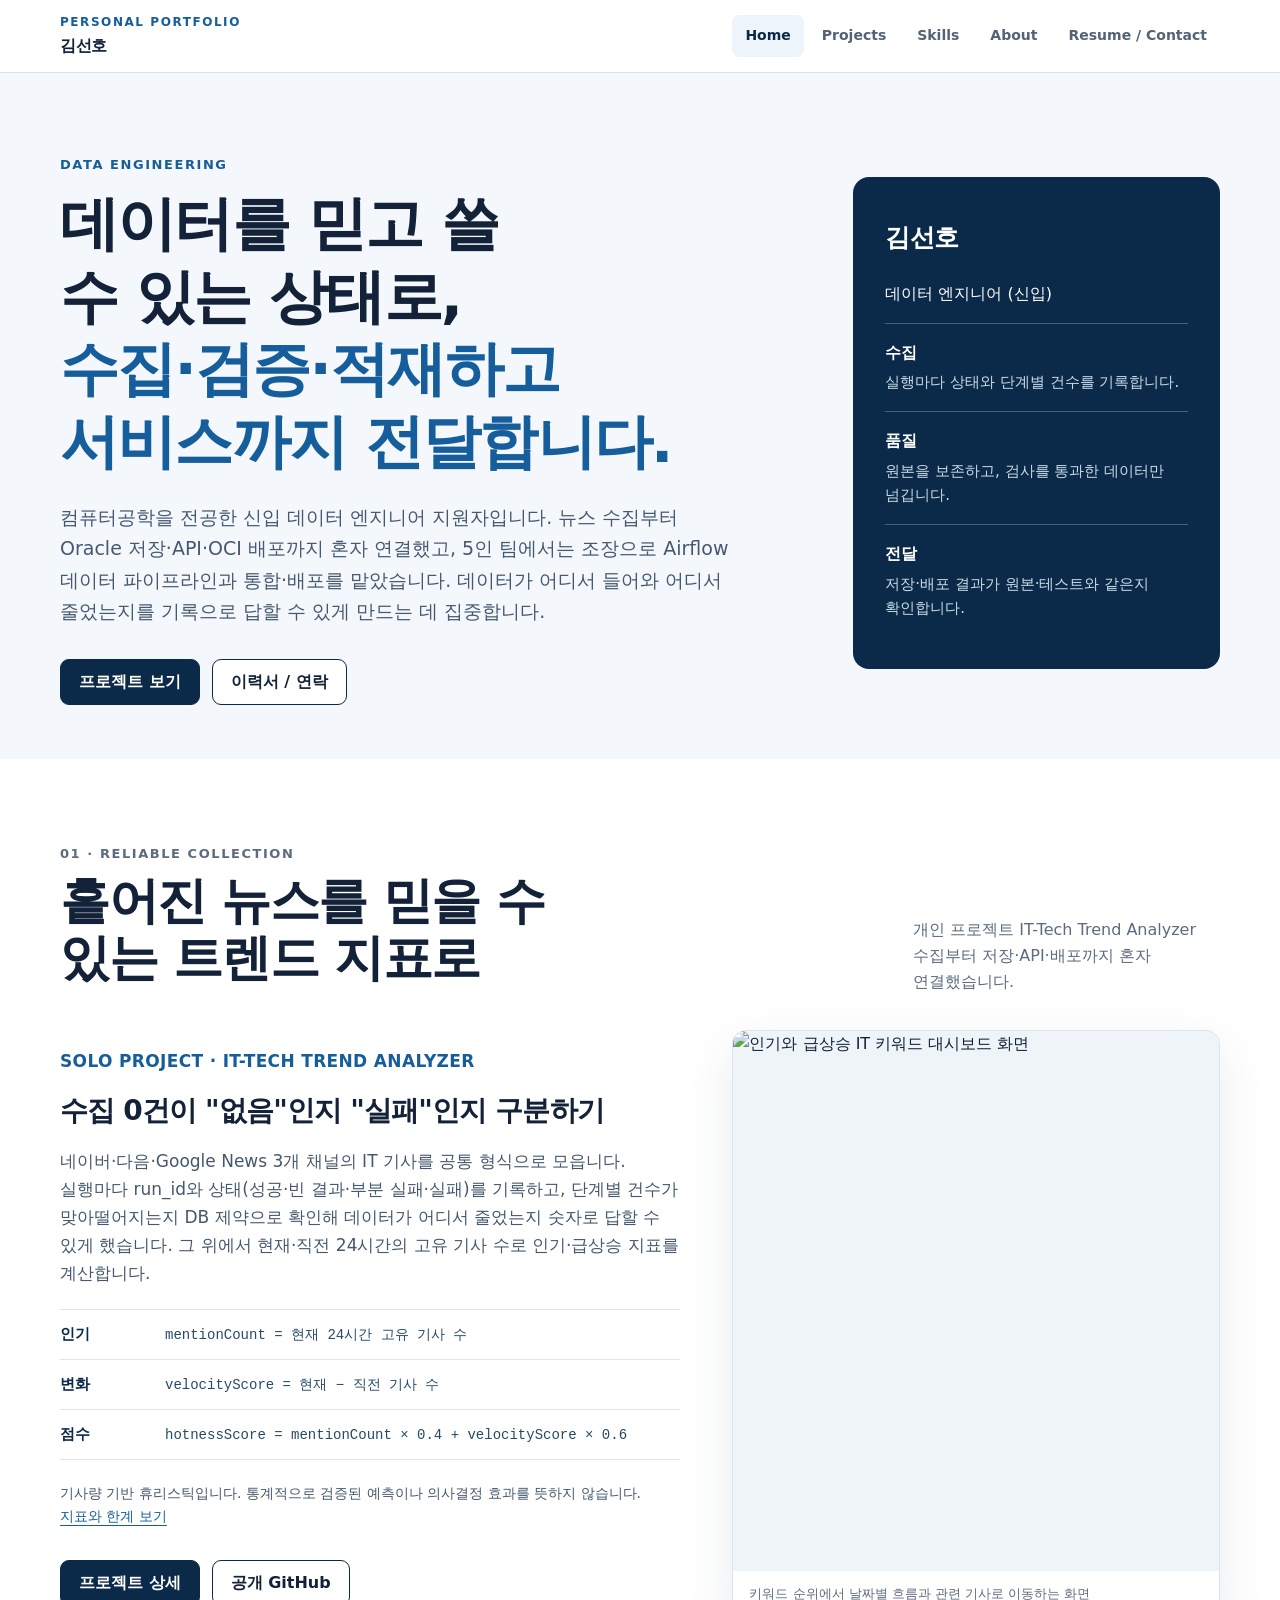
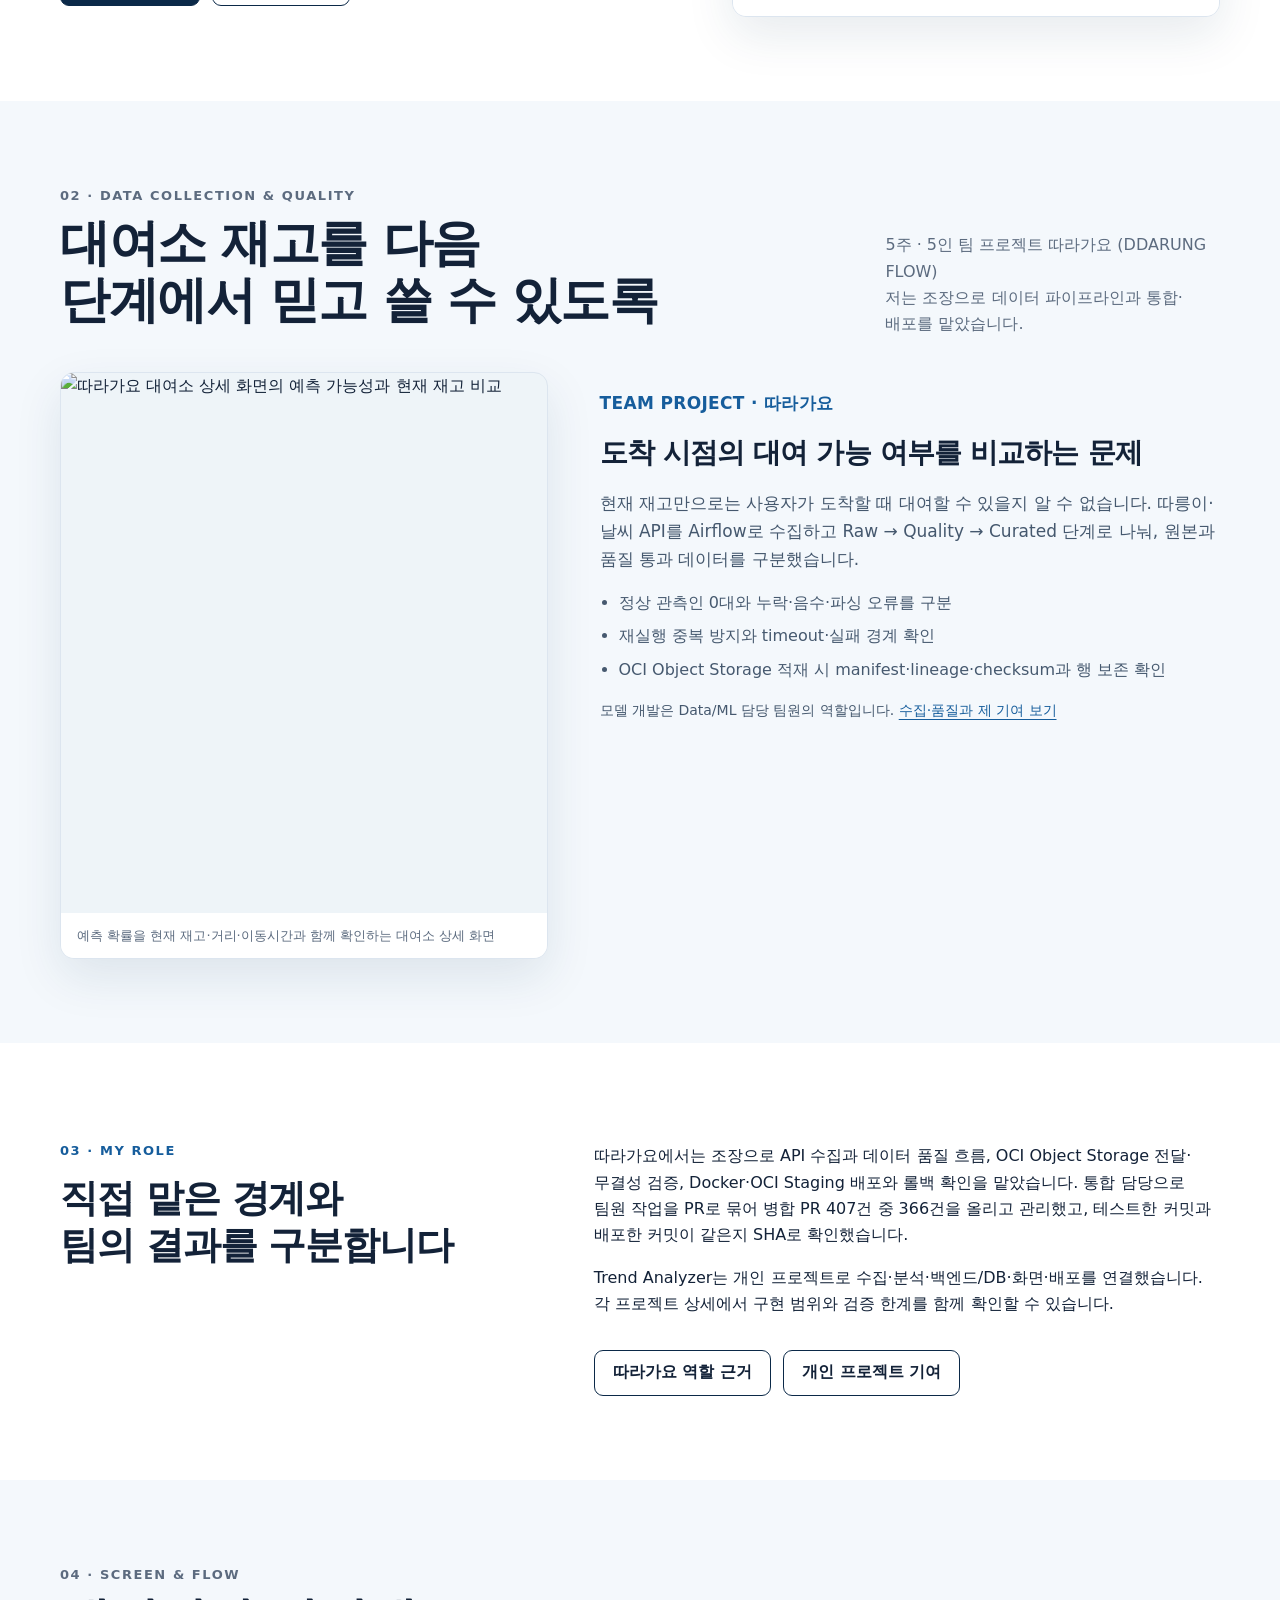
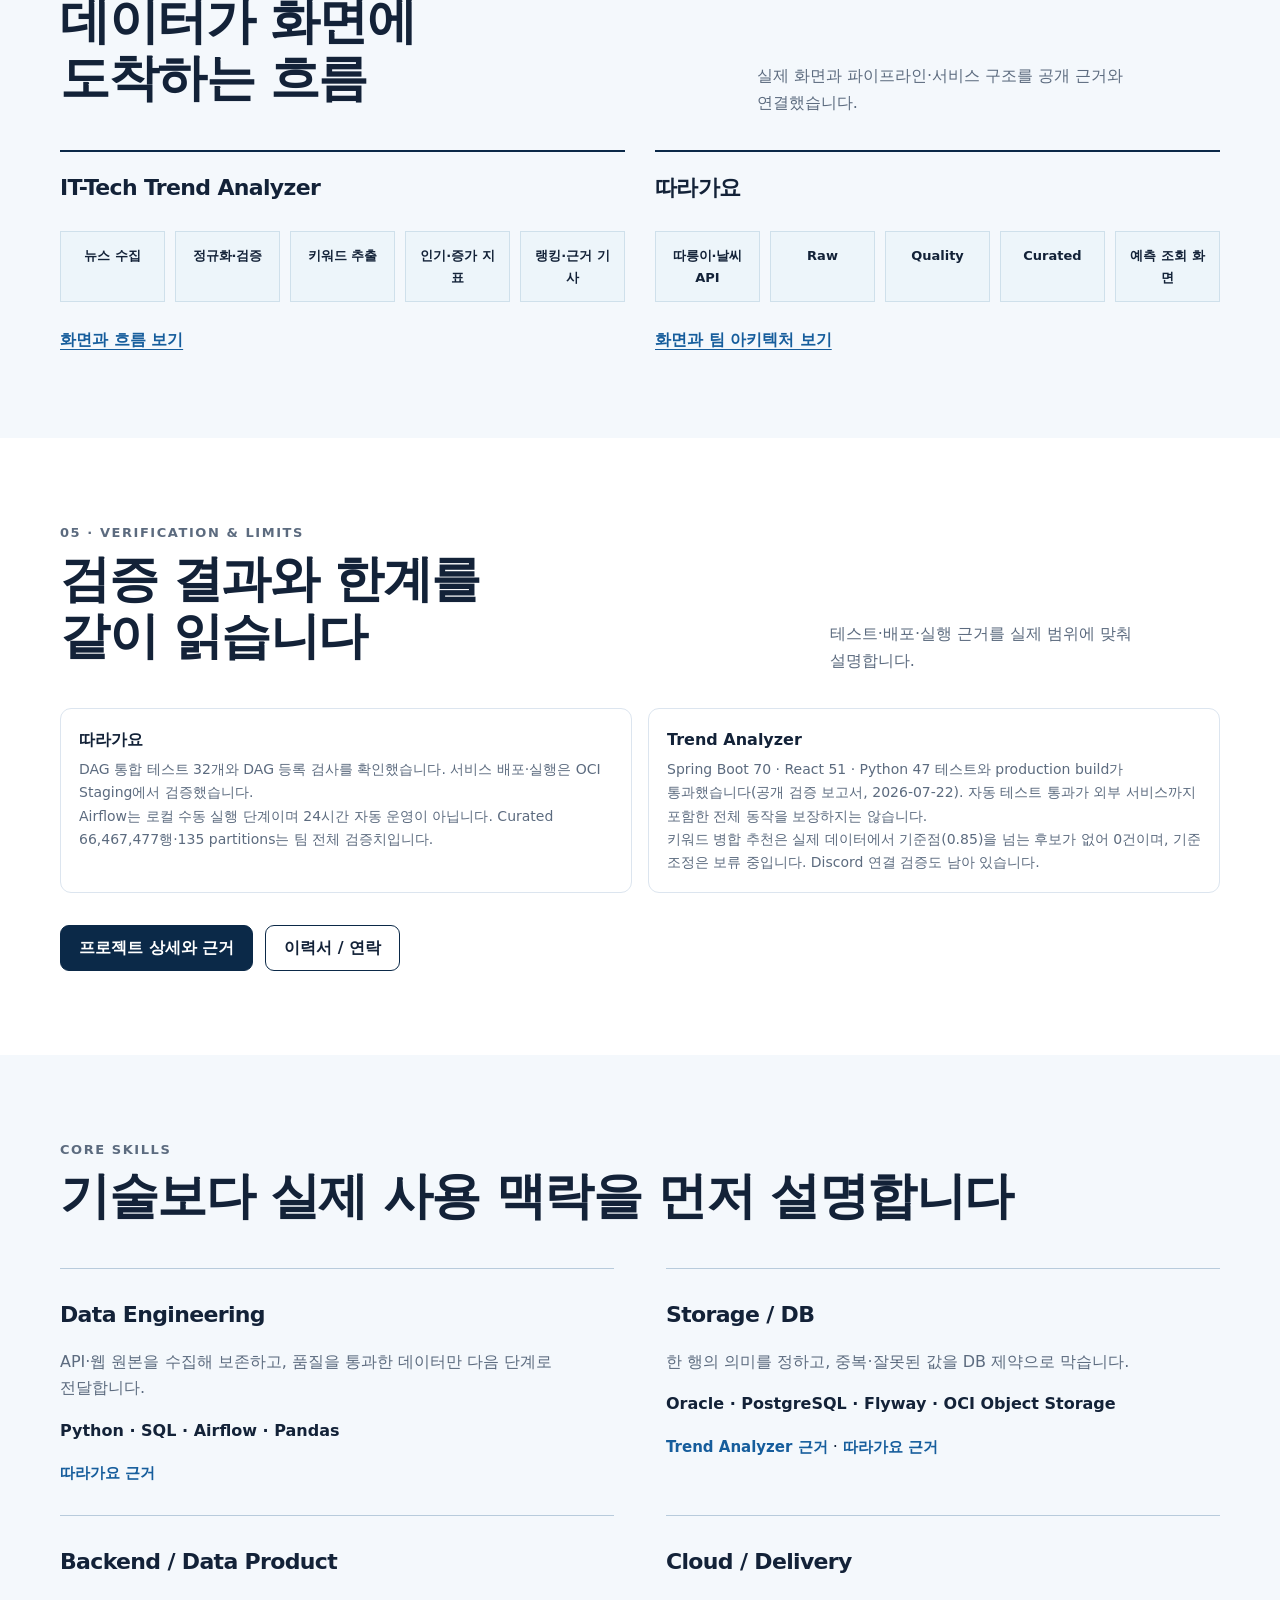
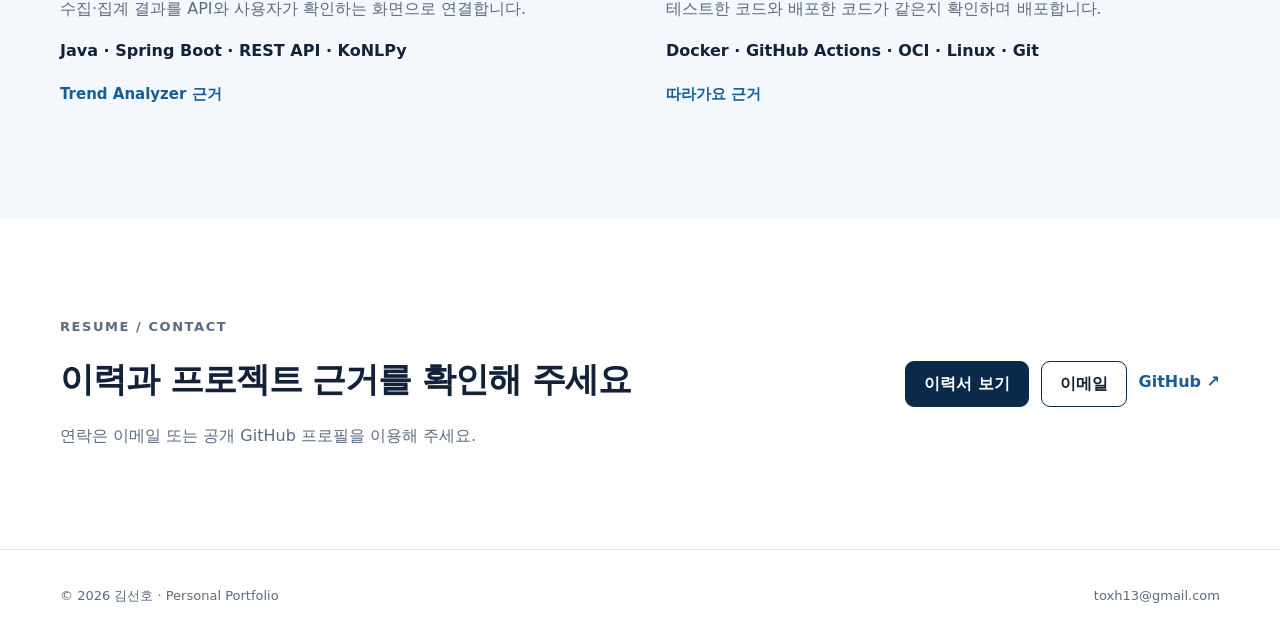
==== commit c608c176: "Add Journey AI contribution and fix skill evidence links - Add LLM input/output validation (Journey " ====
--- a/index.html
+++ b/index.html
@@ -7,6 +7,6 @@
 <section class="section" id="role"><div class="wrap about-summary"><div><p class="eyebrow">03 · MY ROLE</p><h2>직접 맡은 경계와<br>팀의 결과를 구분합니다</h2></div><div><p>따라가요에서는 조장으로 API 수집과 데이터 품질 흐름, OCI Object Storage 전달·무결성 검증, Docker·OCI Staging 배포와 롤백 확인을 맡았습니다. 통합 담당으로 팀원 작업을 PR로 묶어 병합 PR 407건 중 366건을 올리고 관리했고, 테스트한 커밋과 배포한 커밋이 같은지 SHA로 확인했습니다.</p><p>Trend Analyzer는 개인 프로젝트로 수집·분석·백엔드/DB·화면·배포를 연결했습니다. 각 프로젝트 상세에서 구현 범위와 검증 한계를 함께 확인할 수 있습니다.</p><div class="actions"><a class="button secondary" href="/portfolio/ddarung-flow/#role">따라가요 역할 근거</a><a class="button secondary" href="/portfolio/trend-analyzer/#role">개인 프로젝트 기여</a></div></div></div></section>
 <section class="section alt" id="flow"><div class="wrap"><div class="section-title"><div><p class="eyebrow">04 · SCREEN &amp; FLOW</p><h2>데이터가 화면에 도착하는 흐름</h2></div><p>실제 화면과 파이프라인·서비스 구조를 공개 근거와 연결했습니다.</p></div><div class="flow-projects"><article><h3>IT-Tech Trend Analyzer</h3><div class="flow"><span>뉴스 수집</span><span>정규화·검증</span><span>키워드 추출</span><span>인기·증가 지표</span><span>랭킹·근거 기사</span></div><a href="/portfolio/trend-analyzer/#screens">화면과 흐름 보기</a></article><article><h3>따라가요</h3><div class="flow"><span>따릉이·날씨 API</span><span>Raw</span><span>Quality</span><span>Curated</span><span>예측 조회 화면</span></div><a href="/portfolio/ddarung-flow/#screens">화면과 팀 아키텍처 보기</a></article></div></div></section>
 <section class="section" id="verification"><div class="wrap"><div class="section-title"><div><p class="eyebrow">05 · VERIFICATION &amp; LIMITS</p><h2>검증 결과와 한계를 같이 읽습니다</h2></div><p>테스트·배포·실행 근거를 실제 범위에 맞춰 설명합니다.</p></div><div class="proof-grid"><article class="proof-cell"><strong>따라가요</strong><p>DAG 통합 테스트 32개와 DAG 등록 검사를 확인했습니다. 서비스 배포·실행은 OCI Staging에서 검증했습니다.</p><p>Airflow는 로컬 수동 실행 단계이며 24시간 자동 운영이 아닙니다. Curated 66,467,477행·135 partitions는 팀 전체 검증치입니다.</p></article><article class="proof-cell"><strong>Trend Analyzer</strong><p>Spring Boot 70 · React 51 · Python 47 테스트와 production build가 통과했습니다(공개 검증 보고서, 2026-07-22). 자동 테스트 통과가 외부 서비스까지 포함한 전체 동작을 보장하지는 않습니다.</p><p>키워드 병합 추천은 실제 데이터에서 기준점(0.85)을 넘는 후보가 없어 0건이며, 기준 조정은 보류 중입니다. Discord 연결 검증도 남아 있습니다.</p></article></div><div class="actions"><a class="button primary" href="/portfolio/">프로젝트 상세와 근거</a><a class="button secondary" href="/resume/">이력서 / 연락</a></div></div></section>
-<section class="section alt" id="skills"><div class="wrap"><div class="section-title"><div><p class="eyebrow">CORE SKILLS</p><h2>기술보다 실제 사용 맥락을 먼저 설명합니다</h2></div></div><div class="evidence-skills"><article><h3>Data Engineering</h3><p>API·웹 원본을 수집해 보존하고, 품질을 통과한 데이터만 다음 단계로 전달합니다.</p><p class="skill-tools">Python · SQL · Airflow · Pandas · PyArrow</p><a href="/portfolio/ddarung-flow/#collection">따라가요 근거</a></article><article><h3>Storage / DB</h3><p>한 행의 의미를 정하고, 중복·잘못된 값을 DB 제약으로 막습니다.</p><p class="skill-tools">Oracle · PostgreSQL · Flyway · OCI Object Storage</p><a href="/portfolio/trend-analyzer/#collection">Trend Analyzer 근거</a></article><article><h3>Backend / Data Product</h3><p>수집·집계 결과를 API와 사용자가 확인하는 화면으로 연결합니다.</p><p class="skill-tools">Java · Spring Boot · REST API · KoNLPy</p><a href="/portfolio/trend-analyzer/#service">Trend Analyzer 근거</a></article><article><h3>Cloud / Delivery</h3><p>테스트한 코드와 배포한 코드가 같은지 확인하며 배포합니다.</p><p class="skill-tools">Docker · GitHub Actions · OCI · Linux · Git</p><a href="/portfolio/ddarung-flow/#verification">따라가요 근거</a></article></div></div></section>
+<section class="section alt" id="skills"><div class="wrap"><div class="section-title"><div><p class="eyebrow">CORE SKILLS</p><h2>기술보다 실제 사용 맥락을 먼저 설명합니다</h2></div></div><div class="evidence-skills"><article><h3>Data Engineering</h3><p>API·웹 원본을 수집해 보존하고, 품질을 통과한 데이터만 다음 단계로 전달합니다.</p><p class="skill-tools">Python · SQL · Airflow · Pandas</p><a href="/portfolio/ddarung-flow/#collection">따라가요 근거</a></article><article><h3>Storage / DB</h3><p>한 행의 의미를 정하고, 중복·잘못된 값을 DB 제약으로 막습니다.</p><p class="skill-tools">Oracle · PostgreSQL · Flyway · OCI Object Storage</p><a href="/portfolio/trend-analyzer/#collection">Trend Analyzer 근거</a> · <a href="/portfolio/ddarung-flow/#collection">따라가요 근거</a></article><article><h3>Backend / Data Product</h3><p>수집·집계 결과를 API와 사용자가 확인하는 화면으로 연결합니다.</p><p class="skill-tools">Java · Spring Boot · REST API · KoNLPy</p><a href="/portfolio/trend-analyzer/#service">Trend Analyzer 근거</a></article><article><h3>Cloud / Delivery</h3><p>테스트한 코드와 배포한 코드가 같은지 확인하며 배포합니다.</p><p class="skill-tools">Docker · GitHub Actions · OCI · Linux · Git</p><a href="/portfolio/ddarung-flow/#verification">따라가요 근거</a></article></div></div></section>
 <section class="section" id="contact"><div class="wrap contact-panel"><div><p class="eyebrow">RESUME / CONTACT</p><h2>이력과 프로젝트 근거를 확인해 주세요</h2><p>연락은 이메일 또는 공개 GitHub 프로필을 이용해 주세요.</p></div><div class="actions"><a class="button primary" href="/resume/">이력서 보기</a><a class="button secondary" href="mailto:toxh13@gmail.com">이메일</a><a class="link-arrow" href="https://github.com/toxh13" target="_blank" rel="noreferrer">GitHub ↗</a></div></div></section>
 </main><footer class="footer"><div class="wrap"><span>© 2026 김선호 · Personal Portfolio</span><a href="mailto:toxh13@gmail.com">toxh13@gmail.com</a></div></footer><script src="/assets/site.js"></script></body></html>
--- a/assets/portfolio.css
+++ b/assets/portfolio.css
@@ -96,8 +96,8 @@
 .case-story dl{margin:0}
 .case-story dt{font-weight:750;color:var(--blue);margin:24px 0 8px}
 .case-story dd{margin:0;max-width:72ch;color:#45586e}
-.case-story .evidence-links{display:flex;gap:16px;flex-wrap:wrap;margin-top:24px}
-.case-story .evidence-links a{font-size:15px}
+.case-story .evidence-links,.case-copy .evidence-links{display:flex;gap:16px;flex-wrap:wrap;margin-top:24px}
+.case-story .evidence-links a,.case-copy .evidence-links a{font-size:15px}
 .reading-note{background:var(--wash);padding:22px;border-radius:12px;margin-top:24px;font-size:15px}
 .release-chain{display:flex;flex-wrap:wrap;gap:8px;list-style:none;margin:22px 0;padding:0}
 .release-chain li{padding:9px 12px;border:1px solid var(--line);border-radius:6px;font-size:14px;background:var(--wash)}
